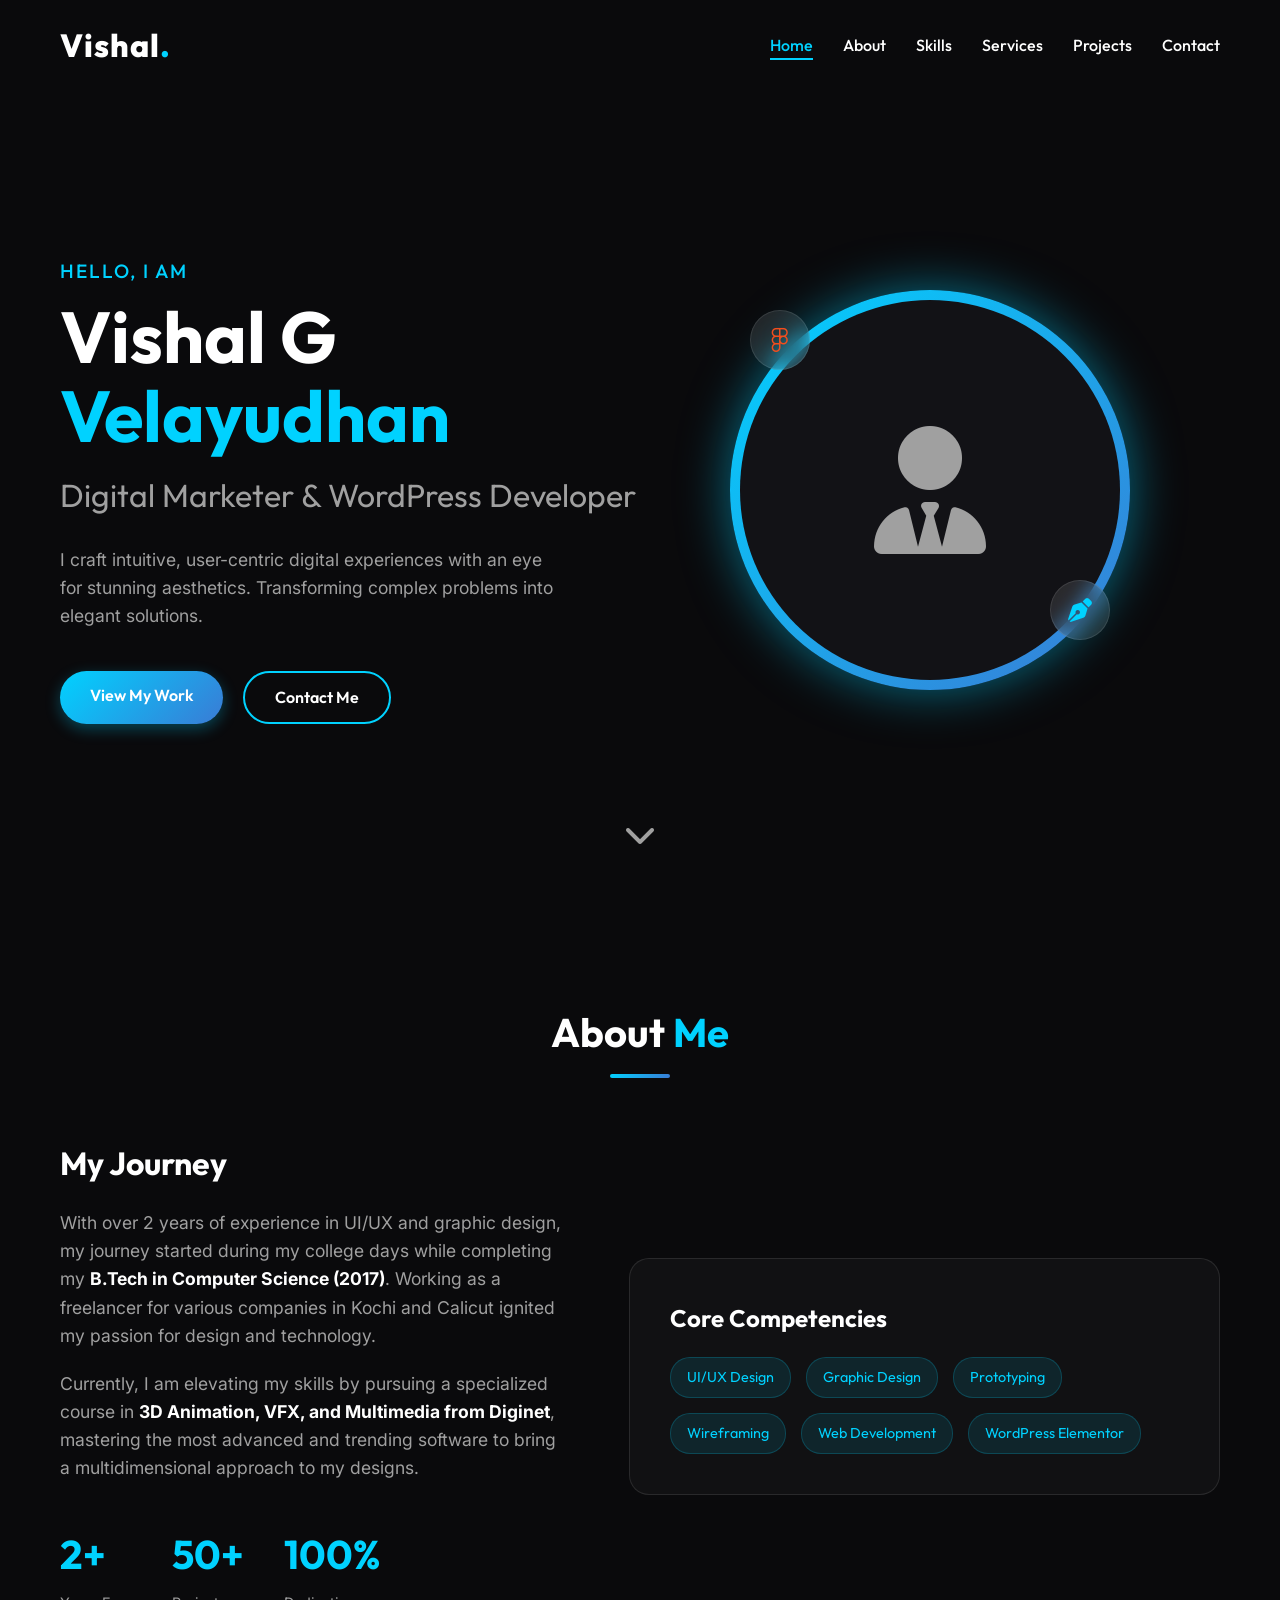
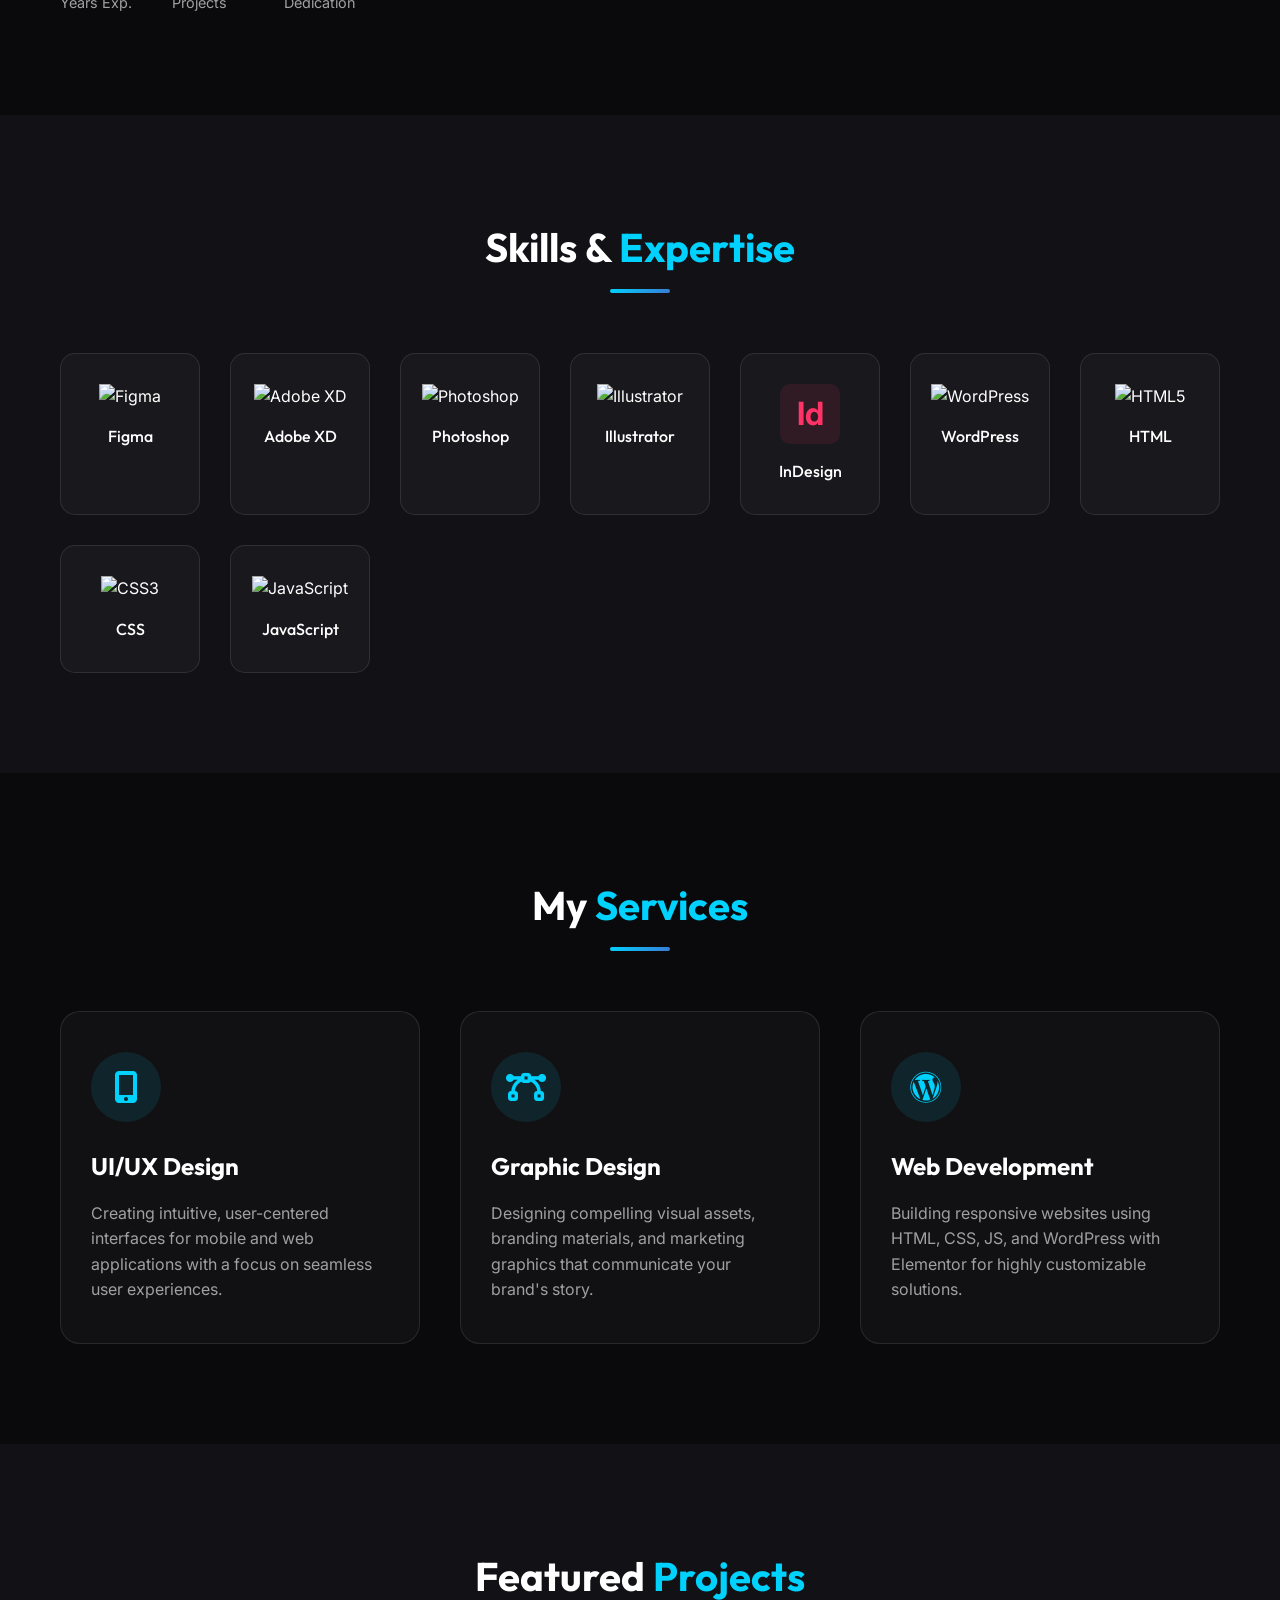
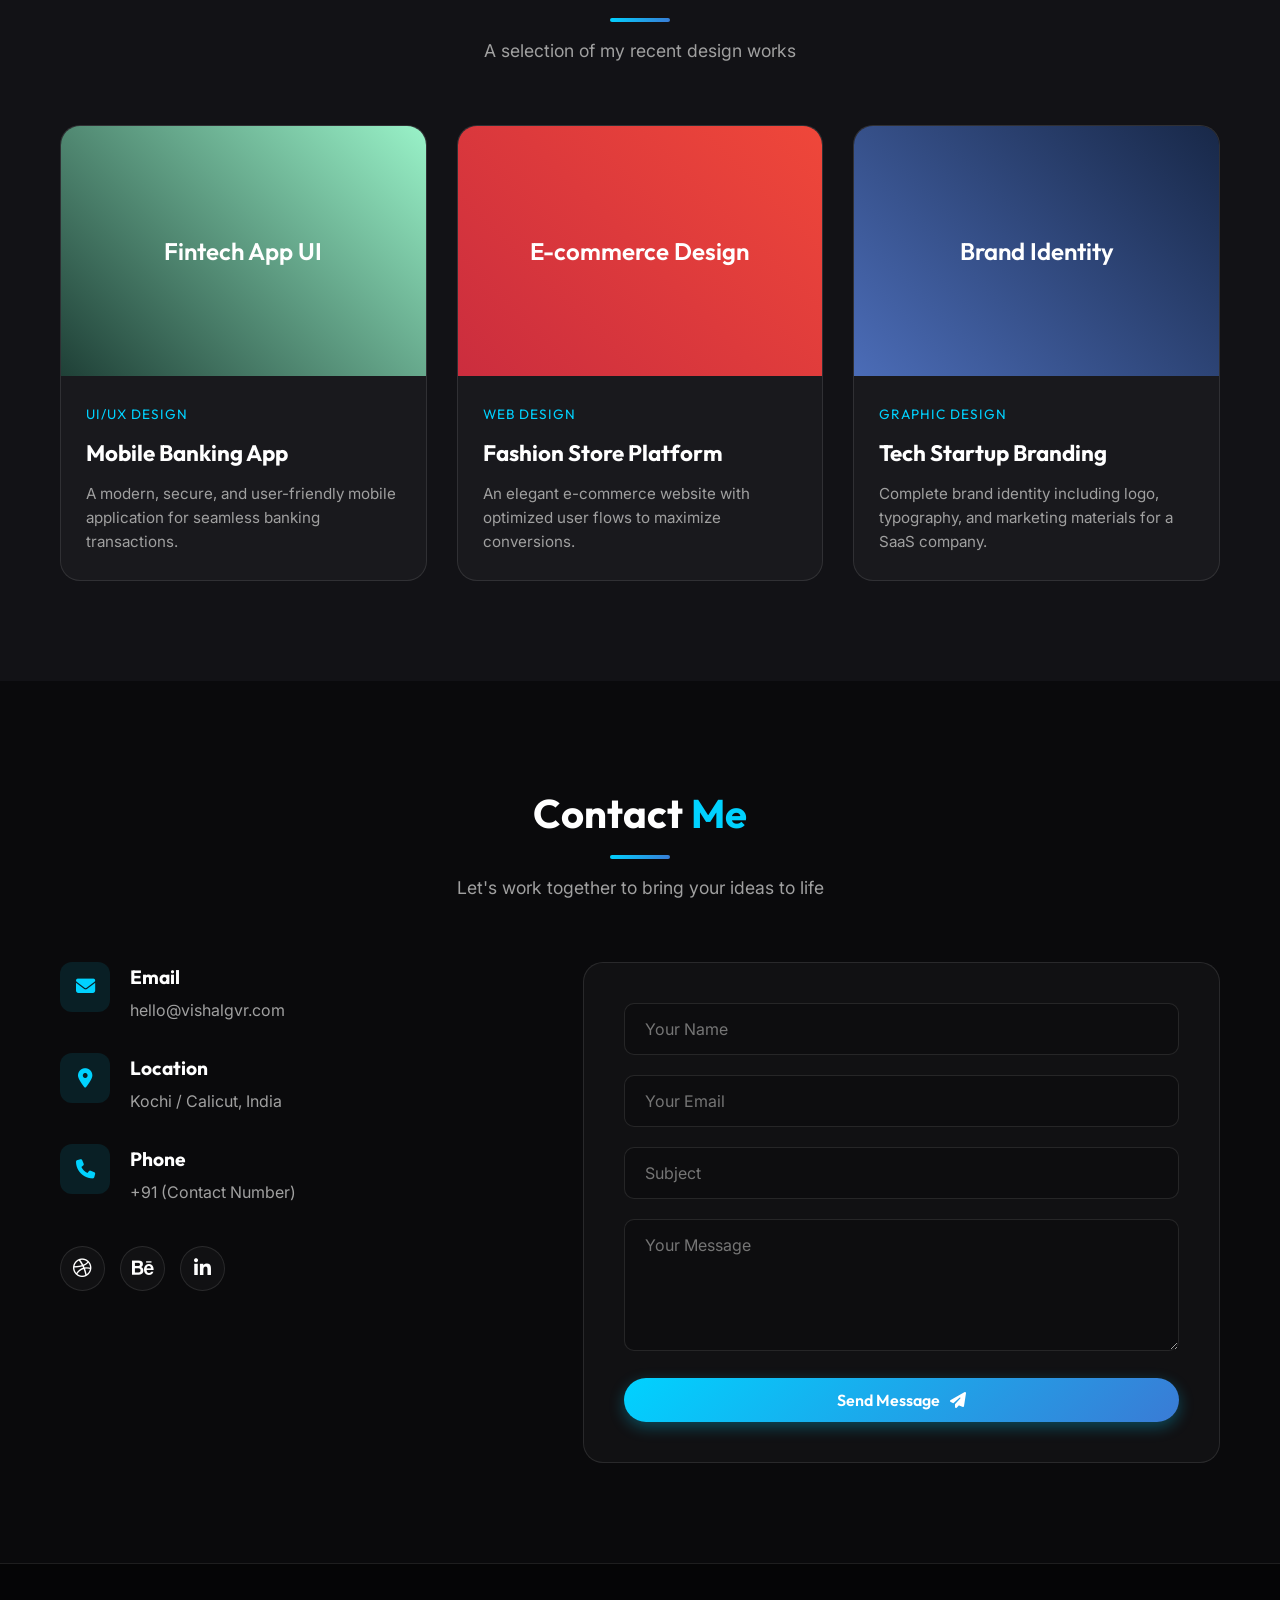
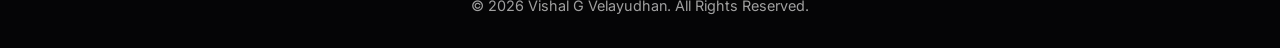
==== index.html @ e1e47295 "Initial commit: Add portfolio website" ====
<!DOCTYPE html>
<html lang="en">

<head>
    <meta charset="UTF-8">
    <meta name="viewport" content="width=device-width, initial-scale=1.0">
    <title>Vishal G Velayudhan | UI/UX Designer</title>
    <meta name="description"
        content="Portfolio of Vishal G Velayudhan, a UI/UX Designer with 2+ years of experience in UI/UX, Graphic Design, and Web Development.">
    <link rel="preconnect" href="https://fonts.googleapis.com">
    <link rel="preconnect" href="https://fonts.gstatic.com" crossorigin>
    <link
        href="https://fonts.googleapis.com/css2?family=Outfit:wght@300;400;500;600;700;800&family=Inter:wght@300;400;500;600&display=swap"
        rel="stylesheet">
    <link rel="stylesheet" href="style.css">
    <!-- Font Awesome for Icons -->
    <link rel="stylesheet" href="https://cdnjs.cloudflare.com/ajax/libs/font-awesome/6.4.0/css/all.min.css">
</head>

<body>
    <!-- Navigation -->
    <nav class="navbar" id="navbar">
        <div class="container nav-container">
            <a href="#home" class="logo">Vishal<span>.</span></a>
            <ul class="nav-links">
                <li><a href="#home" class="nav-link active">Home</a></li>
                <li><a href="#about" class="nav-link">About</a></li>
                <li><a href="#skills" class="nav-link">Skills</a></li>
                <li><a href="#services" class="nav-link">Services</a></li>
                <li><a href="#projects" class="nav-link">Projects</a></li>
                <li><a href="#contact" class="nav-link">Contact</a></li>
            </ul>
            <div class="hamburger">
                <div class="line1"></div>
                <div class="line2"></div>
                <div class="line3"></div>
            </div>
        </div>
    </nav>

    <main>
        <!-- Hero Section -->
        <section id="home" class="hero">
            <div class="container hero-container">
                <div class="hero-content reveal">
                    <p class="greeting">Hello, I am</p>
                    <h1 class="name">Vishal G <span>Velayudhan</span></h1>
                    <h2 class="role">Digital Marketer & WordPress Developer</h2>
                    <p class="bio">I craft intuitive, user-centric digital experiences with an eye for stunning
                        aesthetics. Transforming complex problems into elegant solutions.</p>
                    <div class="cta-buttons">
                        <a href="#projects" class="btn btn-primary">View My Work</a>
                        <a href="#contact" class="btn btn-outline">Contact Me</a>
                    </div>
                </div>
                <div class="hero-image reveal fade-right">
                    <div class="image-wrapper">
                        <!-- Placeholder for Vishal's image -->
                        <div class="placeholder-img">
                            <i class="fa-solid fa-user-tie"></i>
                        </div>
                        <div class="floating-badge badge-1">
                            <i class="fa-brands fa-figma"></i>
                        </div>
                        <div class="floating-badge badge-2">
                            <i class="fa-solid fa-pen-nib"></i>
                        </div>
                    </div>
                </div>
            </div>
            <div class="scroll-down">
                <a href="#about"><i class="fa-solid fa-chevron-down"></i></a>
            </div>
        </section>

        <!-- About Section -->
        <section id="about" class="about section">
            <div class="container">
                <div class="section-title reveal">
                    <h2>About <span>Me</span></h2>
                    <div class="underline"></div>
                </div>
                <div class="about-content">
                    <div class="about-text reveal">
                        <h3>My Journey</h3>
                        <p>With over 2 years of experience in UI/UX and graphic design, my journey started during my
                            college days while completing my <strong>B.Tech in Computer Science (2017)</strong>. Working
                            as a freelancer for various companies in Kochi and Calicut ignited my passion for design and
                            technology.</p>
                        <p>Currently, I am elevating my skills by pursuing a specialized course in <strong>3D Animation,
                                VFX, and Multimedia from Diginet</strong>, mastering the most advanced and trending
                            software to bring a multidimensional approach to my designs.</p>
                        <div class="stats">
                            <div class="stat-item">
                                <h4>2+</h4>
                                <p>Years Exp.</p>
                            </div>
                            <div class="stat-item">
                                <h4>50+</h4>
                                <p>Projects</p>
                            </div>
                            <div class="stat-item">
                                <h4>100%</h4>
                                <p>Dedication</p>
                            </div>
                        </div>
                    </div>
                    <div class="about-skills reveal fade-left">
                        <h3>Core Competencies</h3>
                        <div class="skill-tags">
                            <span class="tag">UI/UX Design</span>
                            <span class="tag">Graphic Design</span>
                            <span class="tag">Prototyping</span>
                            <span class="tag">Wireframing</span>
                            <span class="tag">Web Development</span>
                            <span class="tag">WordPress Elementor</span>
                        </div>
                    </div>
                </div>
            </div>
        </section>

        <!-- Skills Section -->
        <section id="skills" class="skills section bg-alt">
            <div class="container">
                <div class="section-title reveal">
                    <h2>Skills & <span>Expertise</span></h2>
                    <div class="underline"></div>
                </div>
                <div class="skills-grid reveal">
                    <div class="skill-card">
                        <img src="https://cdn.jsdelivr.net/gh/devicons/devicon/icons/figma/figma-original.svg"
                            alt="Figma">
                        <h4>Figma</h4>
                    </div>
                    <div class="skill-card">
                        <img src="https://cdn.jsdelivr.net/gh/devicons/devicon/icons/xd/xd-plain.svg" alt="Adobe XD">
                        <h4>Adobe XD</h4>
                    </div>
                    <div class="skill-card">
                        <img src="https://cdn.jsdelivr.net/gh/devicons/devicon/icons/photoshop/photoshop-plain.svg"
                            alt="Photoshop">
                        <h4>Photoshop</h4>
                    </div>
                    <div class="skill-card">
                        <img src="https://cdn.jsdelivr.net/gh/devicons/devicon/icons/illustrator/illustrator-plain.svg"
                            alt="Illustrator">
                        <h4>Illustrator</h4>
                    </div>
                    <div class="skill-card">
                        <!-- InDesign isn't in devicon standard easily, using a generic icon or text -->
                        <div class="icon-placeholder">Id</div>
                        <h4>InDesign</h4>
                    </div>
                    <div class="skill-card">
                        <img src="https://cdn.jsdelivr.net/gh/devicons/devicon/icons/wordpress/wordpress-plain.svg"
                            alt="WordPress">
                        <h4>WordPress</h4>
                    </div>
                    <div class="skill-card">
                        <img src="https://cdn.jsdelivr.net/gh/devicons/devicon/icons/html5/html5-original.svg"
                            alt="HTML5">
                        <h4>HTML</h4>
                    </div>
                    <div class="skill-card">
                        <img src="https://cdn.jsdelivr.net/gh/devicons/devicon/icons/css3/css3-original.svg" alt="CSS3">
                        <h4>CSS</h4>
                    </div>
                    <div class="skill-card">
                        <img src="https://cdn.jsdelivr.net/gh/devicons/devicon/icons/javascript/javascript-original.svg"
                            alt="JavaScript">
                        <h4>JavaScript</h4>
                    </div>
                </div>
            </div>
        </section>

        <!-- Services Section -->
        <section id="services" class="services section">
            <div class="container">
                <div class="section-title reveal">
                    <h2>My <span>Services</span></h2>
                    <div class="underline"></div>
                </div>
                <div class="services-grid">
                    <div class="service-card reveal">
                        <div class="service-icon"><i class="fa-solid fa-mobile-screen-button"></i></div>
                        <h3>UI/UX Design</h3>
                        <p>Creating intuitive, user-centered interfaces for mobile and web applications with a focus on
                            seamless user experiences.</p>
                    </div>
                    <div class="service-card reveal fade-up" style="transition-delay: 0.2s;">
                        <div class="service-icon"><i class="fa-solid fa-bezier-curve"></i></div>
                        <h3>Graphic Design</h3>
                        <p>Designing compelling visual assets, branding materials, and marketing graphics that
                            communicate your brand's story.</p>
                    </div>
                    <div class="service-card reveal fade-up" style="transition-delay: 0.4s;">
                        <div class="service-icon"><i class="fa-brands fa-wordpress"></i></div>
                        <h3>Web Development</h3>
                        <p>Building responsive websites using HTML, CSS, JS, and WordPress with Elementor for highly
                            customizable solutions.</p>
                    </div>
                </div>
            </div>
        </section>

        <!-- Projects Section -->
        <section id="projects" class="projects section bg-alt">
            <div class="container">
                <div class="section-title reveal">
                    <h2>Featured <span>Projects</span></h2>
                    <div class="underline"></div>
                    <p class="subtitle">A selection of my recent design works</p>
                </div>
                <div class="projects-grid">
                    <!-- Project 1 -->
                    <div class="project-card reveal">
                        <div class="project-img">
                            <div class="img-placeholder bg-gradient-1">Fintech App UI</div>
                            <div class="project-overlay">
                                <a href="#" class="view-btn"><i class="fa-solid fa-link"></i> View Project</a>
                            </div>
                        </div>
                        <div class="project-info">
                            <span class="category">UI/UX Design</span>
                            <h3>Mobile Banking App</h3>
                            <p>A modern, secure, and user-friendly mobile application for seamless banking transactions.
                            </p>
                        </div>
                    </div>
                    <!-- Project 2 -->
                    <div class="project-card reveal fade-up" style="transition-delay: 0.2s;">
                        <div class="project-img">
                            <div class="img-placeholder bg-gradient-2">E-commerce Design</div>
                            <div class="project-overlay">
                                <a href="#" class="view-btn"><i class="fa-solid fa-link"></i> View Project</a>
                            </div>
                        </div>
                        <div class="project-info">
                            <span class="category">Web Design</span>
                            <h3>Fashion Store Platform</h3>
                            <p>An elegant e-commerce website with optimized user flows to maximize conversions.</p>
                        </div>
                    </div>
                    <!-- Project 3 -->
                    <div class="project-card reveal fade-up" style="transition-delay: 0.4s;">
                        <div class="project-img">
                            <div class="img-placeholder bg-gradient-3">Brand Identity</div>
                            <div class="project-overlay">
                                <a href="#" class="view-btn"><i class="fa-solid fa-link"></i> View Project</a>
                            </div>
                        </div>
                        <div class="project-info">
                            <span class="category">Graphic Design</span>
                            <h3>Tech Startup Branding</h3>
                            <p>Complete brand identity including logo, typography, and marketing materials for a SaaS
                                company.</p>
                        </div>
                    </div>
                </div>
            </div>
        </section>

        <!-- Contact Section -->
        <section id="contact" class="contact section">
            <div class="container">
                <div class="section-title reveal">
                    <h2>Contact <span>Me</span></h2>
                    <div class="underline"></div>
                    <p class="subtitle">Let's work together to bring your ideas to life</p>
                </div>
                <div class="contact-content reveal">
                    <div class="contact-info">
                        <div class="info-item">
                            <div class="icon"><i class="fa-solid fa-envelope"></i></div>
                            <div>
                                <h4>Email</h4>
                                <p>hello@vishalgvr.com</p>
                            </div>
                        </div>
                        <div class="info-item">
                            <div class="icon"><i class="fa-solid fa-location-dot"></i></div>
                            <div>
                                <h4>Location</h4>
                                <p>Kochi / Calicut, India</p>
                            </div>
                        </div>
                        <div class="info-item">
                            <div class="icon"><i class="fa-solid fa-phone"></i></div>
                            <div>
                                <h4>Phone</h4>
                                <p>+91 (Contact Number)</p>
                            </div>
                        </div>
                        <div class="social-links">
                            <a href="#"><i class="fa-brands fa-dribbble"></i></a>
                            <a href="#"><i class="fa-brands fa-behance"></i></a>
                            <a href="#"><i class="fa-brands fa-linkedin-in"></i></a>
                        </div>
                    </div>
                    <div class="contact-form-container">
                        <form id="contactForm" class="contact-form">
                            <div class="form-group">
                                <input type="text" id="name" required placeholder="Your Name">
                            </div>
                            <div class="form-group">
                                <input type="email" id="email" required placeholder="Your Email">
                            </div>
                            <div class="form-group">
                                <input type="text" id="subject" required placeholder="Subject">
                            </div>
                            <div class="form-group">
                                <textarea id="message" rows="5" required placeholder="Your Message"></textarea>
                            </div>
                            <button type="submit" class="btn btn-primary submit-btn">Send Message <i
                                    class="fa-solid fa-paper-plane"></i></button>
                            <div class="form-status" id="formStatus"></div>
                        </form>
                    </div>
                </div>
            </div>
        </section>
    </main>

    <footer>
        <div class="container">
            <p>&copy; 2026 Vishal G Velayudhan. All Rights Reserved.</p>
        </div>
    </footer>

    <script src="script.js"></script>
</body>

</html>
---- style.css ----
/* 
  Theme: Premium Dark Portfolio
  Color Palette: Deep grays, vibrant primary accent (neon blue/purple), glowing elements.
*/

:root {
    --bg-main: #0a0a0c;
    --bg-alt: #121216;
    --bg-card: rgba(255, 255, 255, 0.03);
    
    --text-primary: #ffffff;
    --text-secondary: #a0a0a0;
    
    --accent-color: #00d2ff;
    --accent-glow: rgba(0, 210, 255, 0.5);
    --gradient-primary: linear-gradient(135deg, #00d2ff 0%, #3a7bd5 100%);
    --gradient-accent: linear-gradient(135deg, #ff007f 0%, #7928ca 100%);
    
    --border-color: rgba(255, 255, 255, 0.1);
    
    --font-primary: 'Outfit', sans-serif;
    --font-secondary: 'Inter', sans-serif;
    
    --transition-fast: 0.2s ease;
    --transition-normal: 0.3s ease;
    --transition-slow: 0.5s ease;
}

* {
    margin: 0;
    padding: 0;
    box-sizing: border-box;
}

html {
    scroll-behavior: smooth;
}

body {
    background-color: var(--bg-main);
    color: var(--text-primary);
    font-family: var(--font-secondary);
    line-height: 1.6;
    overflow-x: hidden;
}

h1, h2, h3, h4, h5, h6, .logo {
    font-family: var(--font-primary);
    font-weight: 700;
}

a {
    text-decoration: none;
    color: inherit;
    transition: var(--transition-normal);
}

ul {
    list-style: none;
}

/* Typography Enhancements */
span {
    color: var(--accent-color);
}

.container {
    max-width: 1200px;
    margin: 0 auto;
    padding: 0 20px;
}

.section {
    padding: 100px 0;
}

.bg-alt {
    background-color: var(--bg-alt);
}

/* Reusable Components */
.section-title {
    text-align: center;
    margin-bottom: 60px;
}

.section-title h2 {
    font-size: 2.5rem;
    margin-bottom: 10px;
}

.underline {
    height: 4px;
    width: 60px;
    background: var(--gradient-primary);
    margin: 0 auto 15px;
    border-radius: 2px;
}

.subtitle {
    color: var(--text-secondary);
    font-size: 1.1rem;
}

.btn {
    display: inline-block;
    padding: 12px 30px;
    border-radius: 30px;
    font-family: var(--font-primary);
    font-weight: 600;
    font-size: 1rem;
    cursor: pointer;
    transition: var(--transition-normal);
    border: none;
    outline: none;
}

.btn-primary {
    background: var(--gradient-primary);
    color: #fff;
    box-shadow: 0 5px 15px rgba(0, 210, 255, 0.3);
}

.btn-primary:hover {
    transform: translateY(-3px);
    box-shadow: 0 8px 20px rgba(0, 210, 255, 0.5);
}

.btn-outline {
    background: transparent;
    border: 2px solid var(--accent-color);
    color: var(--text-primary);
}

.btn-outline:hover {
    background: var(--accent-color);
    color: #0a0a0c;
}

/* Navigation */
.navbar {
    position: fixed;
    top: 0;
    left: 0;
    width: 100%;
    padding: 20px 0;
    z-index: 1000;
    transition: var(--transition-normal);
    background: transparent;
}

.navbar.scrolled {
    background: rgba(10, 10, 12, 0.95);
    backdrop-filter: blur(10px);
    padding: 15px 0;
    box-shadow: 0 5px 20px rgba(0,0,0,0.5);
}

.nav-container {
    display: flex;
    justify-content: space-between;
    align-items: center;
}

.logo {
    font-size: 2rem;
    font-weight: 800;
    letter-spacing: 1px;
}

.nav-links {
    display: flex;
    gap: 30px;
}

.nav-link {
    font-family: var(--font-primary);
    font-weight: 500;
    position: relative;
    padding-bottom: 5px;
}

.nav-link::after {
    content: '';
    position: absolute;
    bottom: 0;
    left: 0;
    width: 0%;
    height: 2px;
    background: var(--accent-color);
    transition: var(--transition-normal);
}

.nav-link:hover::after,
.nav-link.active::after {
    width: 100%;
}

.nav-link.active {
    color: var(--accent-color);
}

/* Hamburger Menu */
.hamburger {
    display: none;
    cursor: pointer;
    z-index: 1001;
}

.hamburger div {
    width: 25px;
    height: 3px;
    background-color: var(--text-primary);
    margin: 5px;
    transition: all 0.3s ease;
}

/* Hero Section */
.hero {
    min-height: 100vh;
    display: flex;
    align-items: center;
    position: relative;
    padding-top: 80px;
}

.hero-container {
    display: flex;
    align-items: center;
    justify-content: space-between;
    width: 100%;
}

.hero-content {
    flex: 1;
    max-width: 600px;
}

.greeting {
    font-family: var(--font-primary);
    color: var(--accent-color);
    font-size: 1.2rem;
    font-weight: 500;
    margin-bottom: 10px;
    letter-spacing: 2px;
    text-transform: uppercase;
}

.name {
    font-size: 4.5rem;
    line-height: 1.1;
    margin-bottom: 15px;
}

.role {
    font-size: 2rem;
    color: var(--text-secondary);
    margin-bottom: 25px;
    font-weight: 400;
}

.bio {
    font-size: 1.1rem;
    color: var(--text-secondary);
    margin-bottom: 40px;
    max-width: 500px;
}

.cta-buttons {
    display: flex;
    gap: 20px;
}

.hero-image {
    flex: 1;
    display: flex;
    justify-content: center;
    align-items: center;
    position: relative;
}

.image-wrapper {
    position: relative;
    width: 400px;
    height: 400px;
    border-radius: 50%;
    background: var(--gradient-primary);
    display: flex;
    justify-content: center;
    align-items: center;
    box-shadow: 0 0 50px var(--accent-glow);
    animation: float 6s ease-in-out infinite;
}

.placeholder-img {
    width: 380px;
    height: 380px;
    border-radius: 50%;
    background: var(--bg-alt);
    display: flex;
    justify-content: center;
    align-items: center;
    font-size: 8rem;
    color: var(--text-secondary);
}

.floating-badge {
    position: absolute;
    width: 60px;
    height: 60px;
    background: rgba(255, 255, 255, 0.1);
    backdrop-filter: blur(10px);
    border-radius: 50%;
    display: flex;
    justify-content: center;
    align-items: center;
    font-size: 1.5rem;
    border: 1px solid var(--border-color);
}

.badge-1 {
    top: 20px;
    left: 20px;
    color: #F24E1E; /* Figma color */
    animation: bounce 4s ease-in-out infinite alternate;
}

.badge-2 {
    bottom: 50px;
    right: 20px;
    color: var(--accent-color);
    animation: bounce 5s ease-in-out infinite alternate-reverse;
}

@keyframes float {
    0% { transform: translateY(0px); }
    50% { transform: translateY(-20px); }
    100% { transform: translateY(0px); }
}

@keyframes bounce {
    0% { transform: translateY(0px) scale(1); }
    100% { transform: translateY(-15px) scale(1.1); }
}

.scroll-down {
    position: absolute;
    bottom: 40px;
    left: 50%;
    transform: translateX(-50%);
    animation: bounce 2s infinite;
}

.scroll-down a {
    font-size: 2rem;
    color: var(--text-secondary);
}

.scroll-down a:hover {
    color: var(--accent-color);
}

/* About Section */
.about-content {
    display: flex;
    gap: 60px;
    align-items: center;
}

.about-text {
    flex: 1;
}

.about-text h3 {
    font-size: 2rem;
    margin-bottom: 20px;
}

.about-text p {
    color: var(--text-secondary);
    margin-bottom: 20px;
    font-size: 1.1rem;
}

.about-text strong {
    color: var(--text-primary);
}

.stats {
    display: flex;
    gap: 40px;
    margin-top: 40px;
}

.stat-item h4 {
    font-size: 2.5rem;
    color: var(--accent-color);
    margin-bottom: 5px;
}

.stat-item p {
    margin: 0;
    font-size: 0.9rem;
}

.about-skills {
    flex: 1;
    background: var(--bg-card);
    padding: 40px;
    border-radius: 20px;
    border: 1px solid var(--border-color);
}

.about-skills h3 {
    margin-bottom: 20px;
    font-size: 1.5rem;
}

.skill-tags {
    display: flex;
    flex-wrap: wrap;
    gap: 15px;
}

.tag {
    background: rgba(0, 210, 255, 0.1);
    color: var(--accent-color);
    padding: 8px 16px;
    border-radius: 20px;
    font-size: 0.9rem;
    font-family: var(--font-primary);
    border: 1px solid rgba(0, 210, 255, 0.2);
}

/* Skills Section */
.skills-grid {
    display: grid;
    grid-template-columns: repeat(auto-fit, minmax(120px, 1fr));
    gap: 30px;
    margin-top: 50px;
}

.skill-card {
    background: var(--bg-card);
    border: 1px solid var(--border-color);
    border-radius: 15px;
    padding: 30px 20px;
    text-align: center;
    transition: var(--transition-normal);
    cursor: pointer;
}

.skill-card:hover {
    transform: translateY(-10px);
    border-color: var(--accent-color);
    box-shadow: 0 10px 20px rgba(0, 0, 0, 0.3), 0 0 15px var(--accent-glow);
}

.skill-card img, .skill-card .icon-placeholder {
    width: 60px;
    height: 60px;
    margin-bottom: 15px;
}

.skill-card .icon-placeholder {
    display: inline-flex;
    justify-content: center;
    align-items: center;
    font-size: 2rem;
    font-weight: bold;
    color: #ff3366; /* InDesign-like color */
    background: rgba(255, 51, 102, 0.1);
    border-radius: 10px;
}

.skill-card h4 {
    font-size: 1rem;
    font-weight: 500;
}

/* Services Section */
.services-grid {
    display: grid;
    grid-template-columns: repeat(auto-fit, minmax(300px, 1fr));
    gap: 40px;
}

.service-card {
    background: var(--bg-card);
    padding: 40px 30px;
    border-radius: 20px;
    border: 1px solid var(--border-color);
    transition: var(--transition-normal);
    position: relative;
    overflow: hidden;
}

.service-card::before {
    content: '';
    position: absolute;
    top: 0;
    left: 0;
    width: 100%;
    height: 4px;
    background: var(--gradient-primary);
    transform: scaleX(0);
    transform-origin: left;
    transition: var(--transition-normal);
}

.service-card:hover {
    transform: translateY(-10px);
    background: rgba(255, 255, 255, 0.05);
}

.service-card:hover::before {
    transform: scaleX(1);
}

.service-icon {
    width: 70px;
    height: 70px;
    background: rgba(0, 210, 255, 0.1);
    color: var(--accent-color);
    border-radius: 50%;
    display: flex;
    justify-content: center;
    align-items: center;
    font-size: 2rem;
    margin-bottom: 25px;
}

.service-card h3 {
    font-size: 1.5rem;
    margin-bottom: 15px;
}

.service-card p {
    color: var(--text-secondary);
}

/* Projects Section */
.projects-grid {
    display: grid;
    grid-template-columns: repeat(auto-fit, minmax(350px, 1fr));
    gap: 30px;
}

.project-card {
    background: var(--bg-card);
    border-radius: 20px;
    overflow: hidden;
    border: 1px solid var(--border-color);
    transition: var(--transition-normal);
}

.project-card:hover {
    transform: translateY(-10px);
    border-color: rgba(255, 255, 255, 0.2);
}

.project-img {
    position: relative;
    height: 250px;
    overflow: hidden;
}

.img-placeholder {
    width: 100%;
    height: 100%;
    display: flex;
    justify-content: center;
    align-items: center;
    font-size: 1.5rem;
    font-family: var(--font-primary);
    font-weight: 600;
    color: #fff;
}

.bg-gradient-1 { background: linear-gradient(45deg, #1f4037, #99f2c8); }
.bg-gradient-2 { background: linear-gradient(45deg, #cb2d3e, #ef473a); }
.bg-gradient-3 { background: linear-gradient(45deg, #4b6cb7, #182848); }

.project-overlay {
    position: absolute;
    top: 0;
    left: 0;
    width: 100%;
    height: 100%;
    background: rgba(10, 10, 12, 0.8);
    backdrop-filter: blur(5px);
    display: flex;
    justify-content: center;
    align-items: center;
    opacity: 0;
    transition: var(--transition-normal);
}

.project-card:hover .project-overlay {
    opacity: 1;
}

.view-btn {
    padding: 10px 25px;
    background: #fff;
    color: #000;
    border-radius: 30px;
    font-family: var(--font-primary);
    font-weight: 600;
    transform: translateY(20px);
    transition: var(--transition-normal);
}

.project-card:hover .view-btn {
    transform: translateY(0);
}

.project-info {
    padding: 25px;
}

.category {
    font-size: 0.85rem;
    color: var(--accent-color);
    font-family: var(--font-primary);
    text-transform: uppercase;
    letter-spacing: 1px;
    margin-bottom: 10px;
    display: inline-block;
}

.project-info h3 {
    font-size: 1.4rem;
    margin-bottom: 10px;
}

.project-info p {
    color: var(--text-secondary);
    font-size: 0.95rem;
}

/* Contact Section */
.contact-content {
    display: flex;
    gap: 60px;
}

.contact-info {
    flex: 1;
}

.info-item {
    display: flex;
    align-items: flex-start;
    gap: 20px;
    margin-bottom: 30px;
}

.info-item .icon {
    width: 50px;
    height: 50px;
    background: rgba(0, 210, 255, 0.1);
    color: var(--accent-color);
    border-radius: 12px;
    display: flex;
    justify-content: center;
    align-items: center;
    font-size: 1.2rem;
}

.info-item h4 {
    font-size: 1.2rem;
    margin-bottom: 5px;
}

.info-item p {
    color: var(--text-secondary);
}

.social-links {
    display: flex;
    gap: 15px;
    margin-top: 40px;
}

.social-links a {
    width: 45px;
    height: 45px;
    border-radius: 50%;
    background: var(--bg-card);
    border: 1px solid var(--border-color);
    display: flex;
    justify-content: center;
    align-items: center;
    font-size: 1.2rem;
}

.social-links a:hover {
    background: var(--accent-color);
    color: #0a0a0c;
    border-color: var(--accent-color);
    transform: translateY(-5px);
}

.contact-form-container {
    flex: 1.2;
    background: var(--bg-card);
    padding: 40px;
    border-radius: 20px;
    border: 1px solid var(--border-color);
}

.form-group {
    margin-bottom: 20px;
}

input, textarea {
    width: 100%;
    padding: 15px 20px;
    background: rgba(0,0,0,0.2);
    border: 1px solid var(--border-color);
    border-radius: 10px;
    color: var(--text-primary);
    font-family: var(--font-secondary);
    font-size: 1rem;
    transition: var(--transition-fast);
}

input:focus, textarea:focus {
    outline: none;
    border-color: var(--accent-color);
    background: rgba(0, 210, 255, 0.05);
}

textarea {
    resize: vertical;
}

.submit-btn {
    width: 100%;
    display: flex;
    justify-content: center;
    align-items: center;
    gap: 10px;
}

.form-status {
    margin-top: 15px;
    text-align: center;
    font-size: 0.9rem;
    display: none;
}

.form-status.success {
    color: #00d2ff;
    display: block;
}

/* Footer */
footer {
    background: #050506;
    padding: 30px 0;
    text-align: center;
    border-top: 1px solid var(--border-color);
}

footer p {
    color: var(--text-secondary);
    font-size: 0.9rem;
}

/* Animations */
.reveal {
    opacity: 0;
    transform: translateY(50px);
    transition: all 0.8s ease;
}

.reveal.active {
    opacity: 1;
    transform: translateY(0);
}

.fade-right { transform: translateX(50px); }
.fade-left { transform: translateX(-50px); }
.fade-up { transform: translateY(30px); }

.fade-right.active, .fade-left.active, .fade-up.active {
    transform: translate(0);
}

/* Responsive Design */
@media screen and (max-width: 992px) {
    .hero-container {
        flex-direction: column;
        text-align: center;
        gap: 50px;
    }
    
    .hero-content {
        margin: 0 auto;
    }
    
    .cta-buttons {
        justify-content: center;
    }
    
    .name {
        font-size: 3.5rem;
    }
    
    .bio {
        margin: 0 auto 30px;
    }
    
    .about-content, .contact-content {
        flex-direction: column;
    }
    
    .image-wrapper {
        width: 320px;
        height: 320px;
    }
    
    .placeholder-img {
        width: 300px;
        height: 300px;
    }
}

@media screen and (max-width: 768px) {
    .nav-links {
        position: fixed;
        right: -100%;
        top: 0;
        height: 100vh;
        width: 70%;
        background: rgba(10, 10, 12, 0.98);
        backdrop-filter: blur(10px);
        flex-direction: column;
        align-items: center;
        justify-content: center;
        transition: 0.5s ease;
        box-shadow: -5px 0 20px rgba(0,0,0,0.5);
    }
    
    .nav-links.nav-active {
        right: 0;
    }
    
    .hamburger {
        display: block;
    }
    
    .hamburger.toggle .line1 { transform: rotate(-45deg) translate(-5px, 6px); }
    .hamburger.toggle .line2 { opacity: 0; }
    .hamburger.toggle .line3 { transform: rotate(45deg) translate(-5px, -6px); }
    
    .name { font-size: 2.8rem; }
    .role { font-size: 1.5rem; }
    
    .stats {
        flex-wrap: wrap;
        justify-content: center;
    }
}
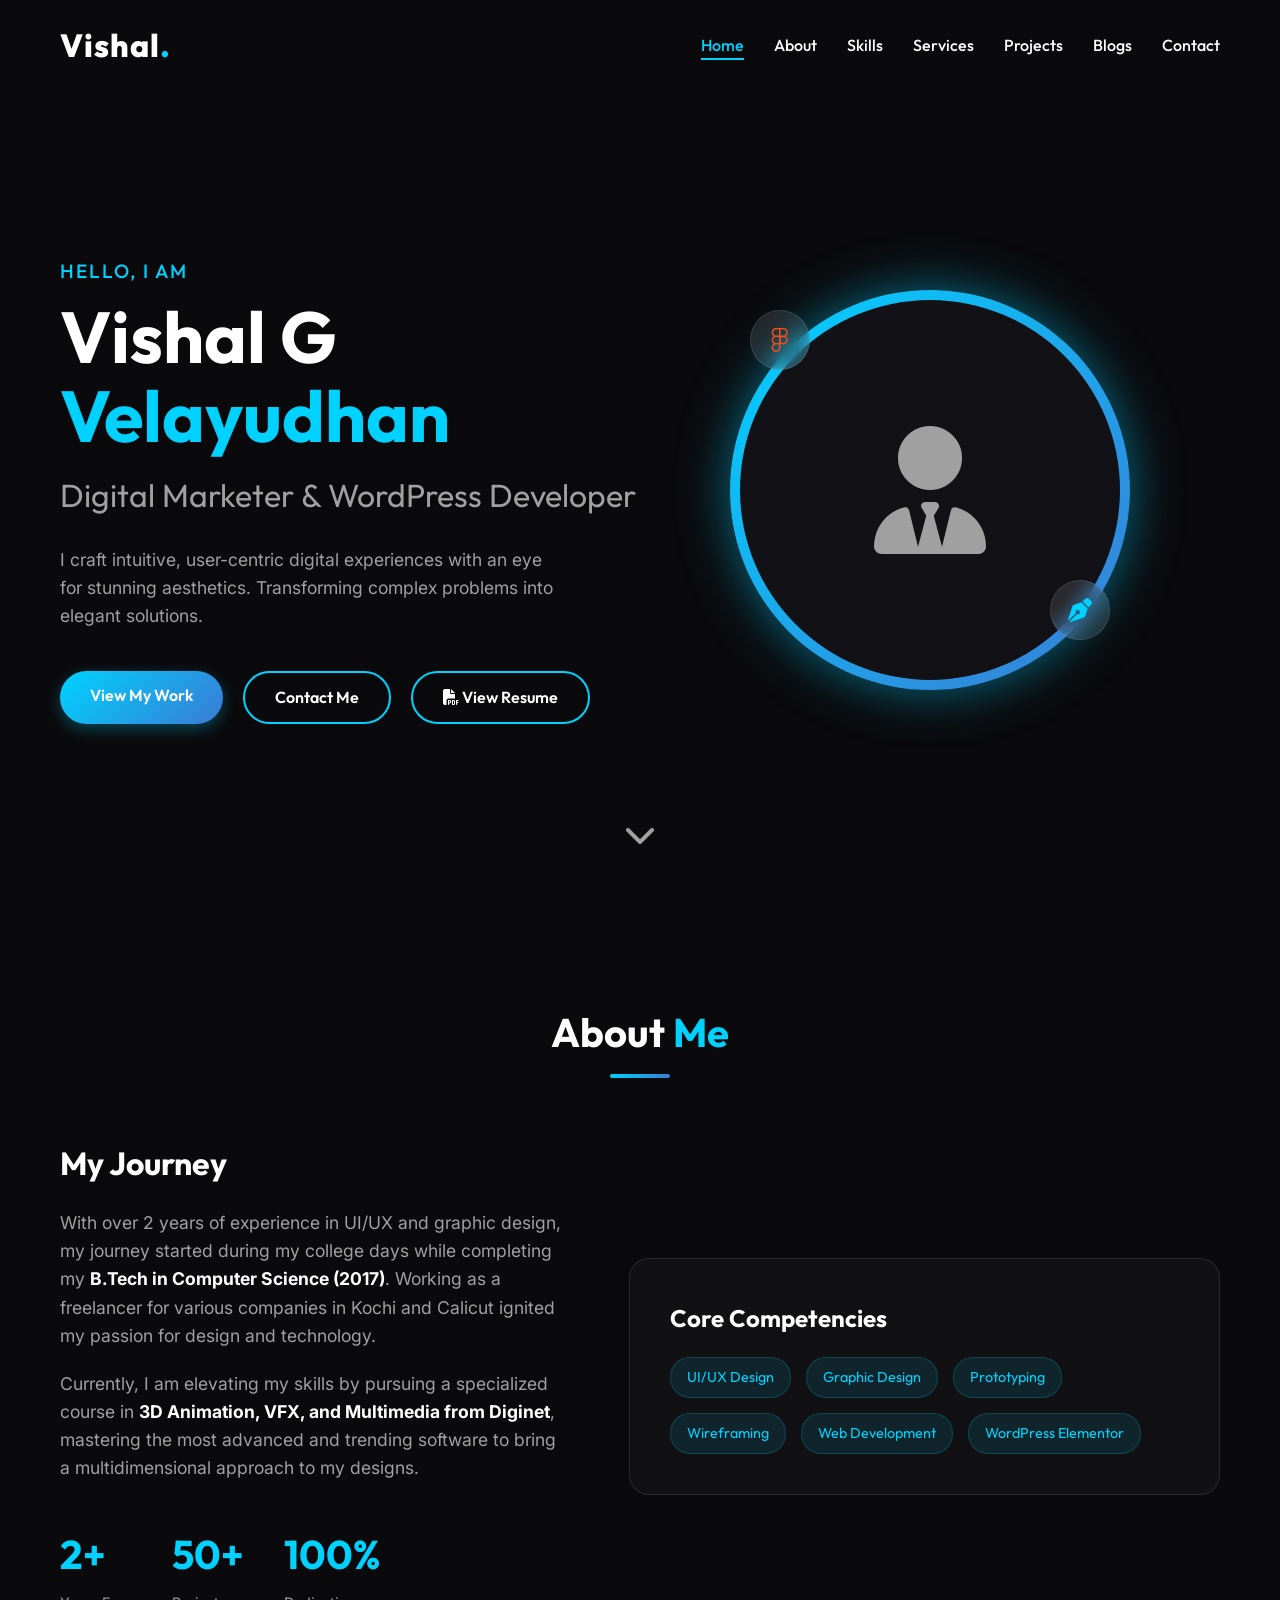
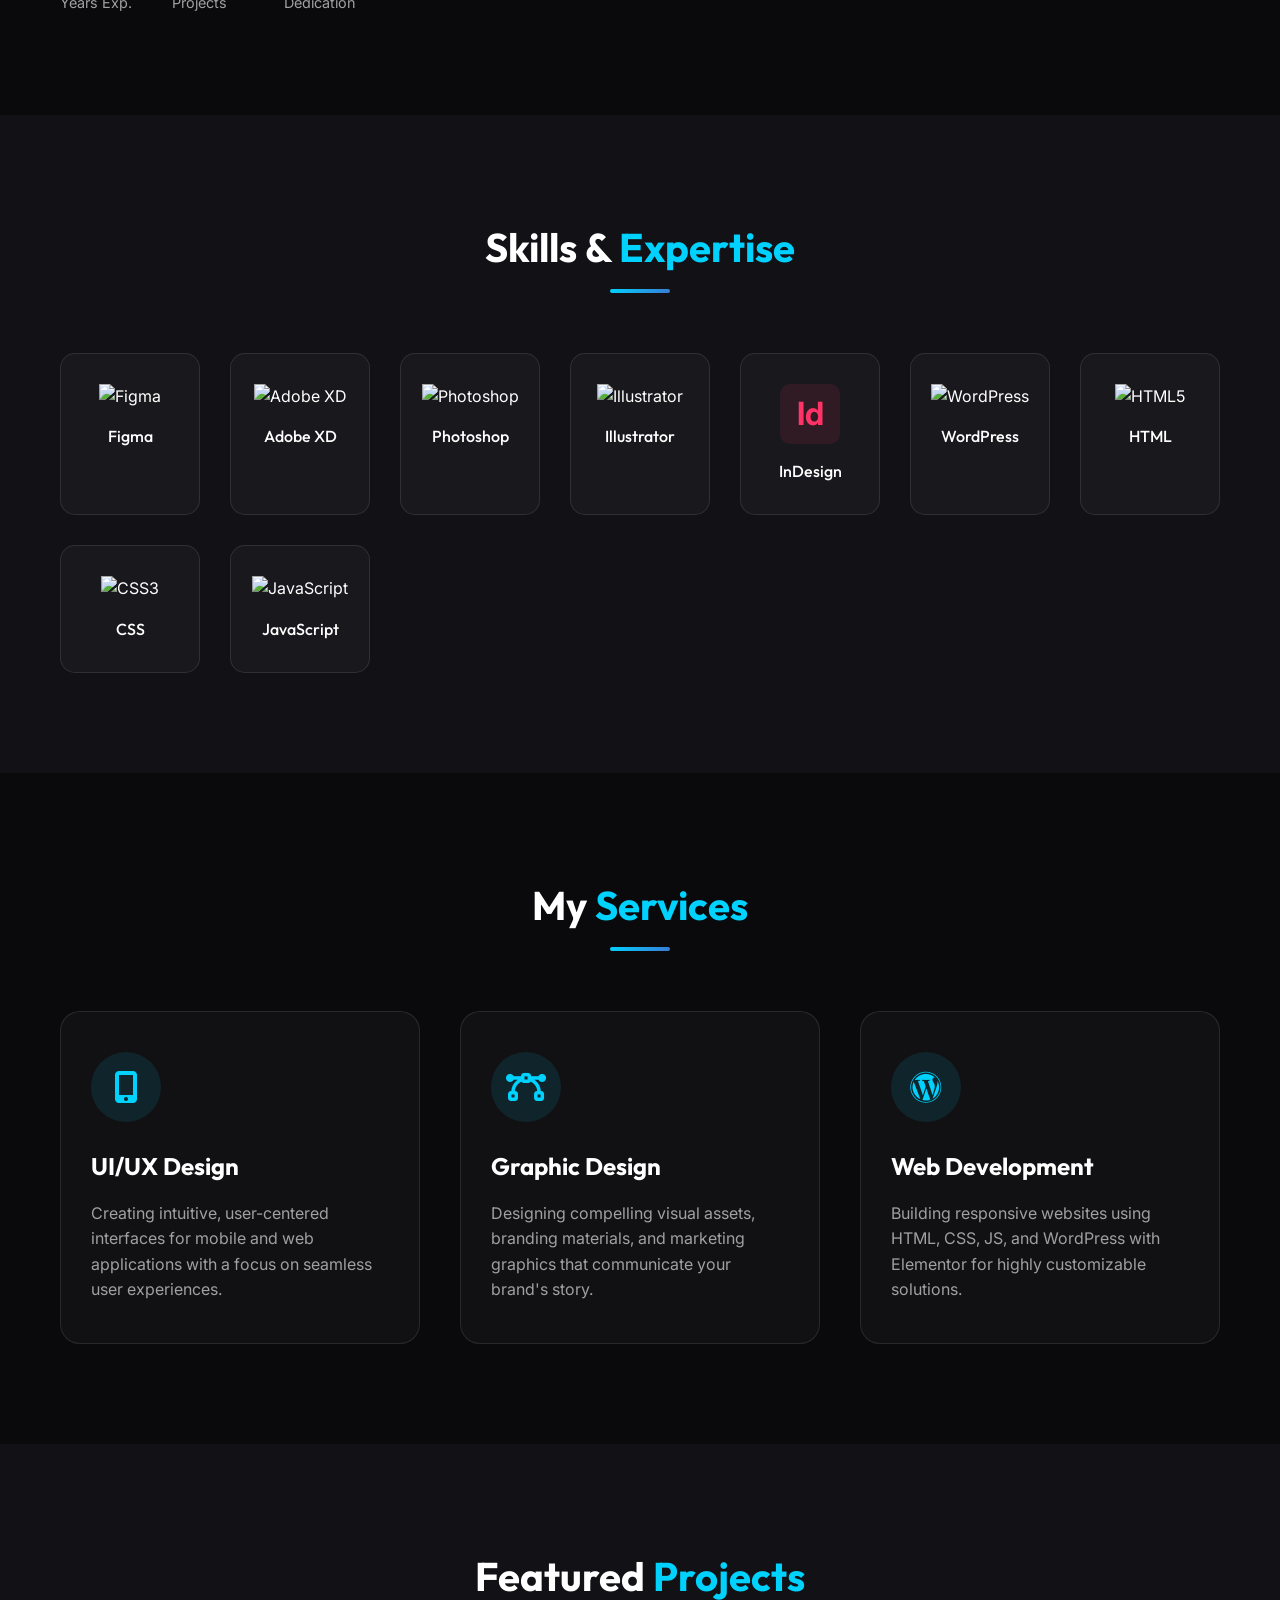
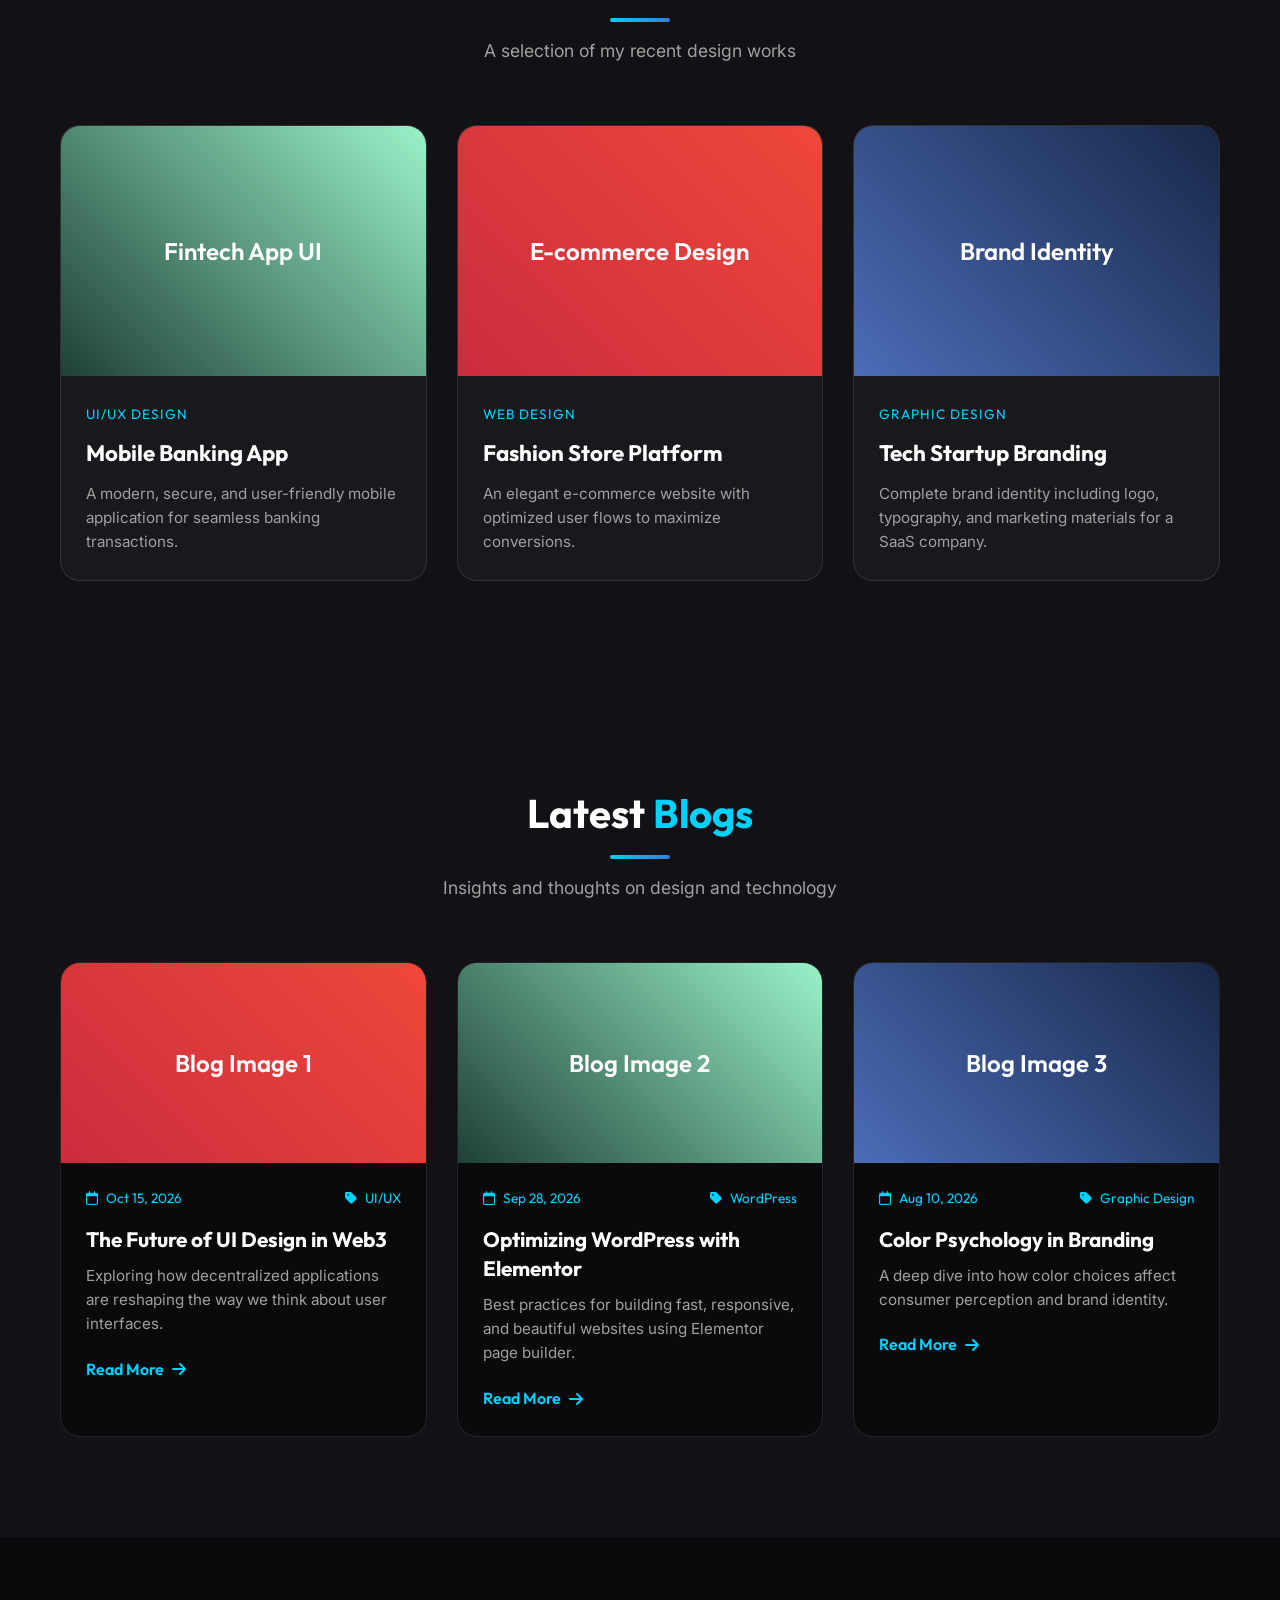
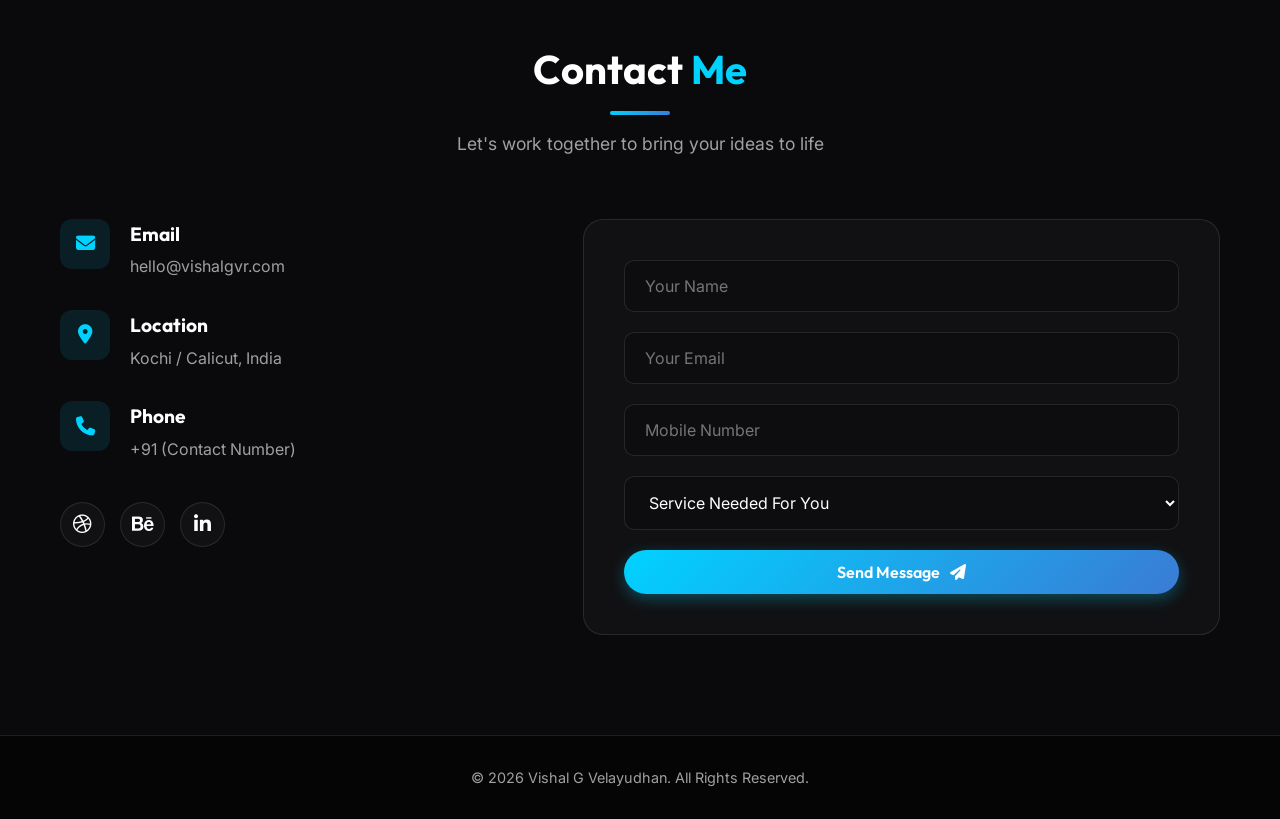
==== commit 9def9f3e: "Update contact form to submit to Google Form" ====
--- a/index.html
+++ b/index.html
@@ -28,6 +28,7 @@
                 <li><a href="#skills" class="nav-link">Skills</a></li>
                 <li><a href="#services" class="nav-link">Services</a></li>
                 <li><a href="#projects" class="nav-link">Projects</a></li>
+                <li><a href="#blogs" class="nav-link">Blogs</a></li>
                 <li><a href="#contact" class="nav-link">Contact</a></li>
             </ul>
             <div class="hamburger">
@@ -48,9 +49,10 @@
                     <h2 class="role">Digital Marketer & WordPress Developer</h2>
                     <p class="bio">I craft intuitive, user-centric digital experiences with an eye for stunning
                         aesthetics. Transforming complex problems into elegant solutions.</p>
-                    <div class="cta-buttons">
+                    <div class="cta-buttons" style="flex-wrap: wrap;">
                         <a href="#projects" class="btn btn-primary">View My Work</a>
                         <a href="#contact" class="btn btn-outline">Contact Me</a>
+                        <a href="https://drive.google.com/file/d/demo-link/view" target="_blank" class="btn btn-outline"><i class="fa-solid fa-file-pdf"></i> View Resume</a>
                     </div>
                 </div>
                 <div class="hero-image reveal fade-right">
@@ -262,6 +264,64 @@
             </div>
         </section>
 
+        <!-- Blogs Section -->
+        <section id="blogs" class="blogs section bg-alt">
+            <div class="container">
+                <div class="section-title reveal">
+                    <h2>Latest <span>Blogs</span></h2>
+                    <div class="underline"></div>
+                    <p class="subtitle">Insights and thoughts on design and technology</p>
+                </div>
+                <div class="blogs-grid">
+                    <!-- Blog 1 -->
+                    <div class="blog-card reveal">
+                        <div class="blog-img">
+                            <div class="img-placeholder bg-gradient-2">Blog Image 1</div>
+                        </div>
+                        <div class="blog-info">
+                            <div class="blog-meta">
+                                <span><i class="fa-regular fa-calendar"></i> Oct 15, 2026</span>
+                                <span><i class="fa-solid fa-tag"></i> UI/UX</span>
+                            </div>
+                            <h3>The Future of UI Design in Web3</h3>
+                            <p>Exploring how decentralized applications are reshaping the way we think about user interfaces.</p>
+                            <a href="#" class="read-more">Read More <i class="fa-solid fa-arrow-right"></i></a>
+                        </div>
+                    </div>
+                    <!-- Blog 2 -->
+                    <div class="blog-card reveal fade-up" style="transition-delay: 0.2s;">
+                        <div class="blog-img">
+                            <div class="img-placeholder bg-gradient-1">Blog Image 2</div>
+                        </div>
+                        <div class="blog-info">
+                            <div class="blog-meta">
+                                <span><i class="fa-regular fa-calendar"></i> Sep 28, 2026</span>
+                                <span><i class="fa-solid fa-tag"></i> WordPress</span>
+                            </div>
+                            <h3>Optimizing WordPress with Elementor</h3>
+                            <p>Best practices for building fast, responsive, and beautiful websites using Elementor page builder.</p>
+                            <a href="#" class="read-more">Read More <i class="fa-solid fa-arrow-right"></i></a>
+                        </div>
+                    </div>
+                    <!-- Blog 3 -->
+                    <div class="blog-card reveal fade-up" style="transition-delay: 0.4s;">
+                        <div class="blog-img">
+                            <div class="img-placeholder bg-gradient-3">Blog Image 3</div>
+                        </div>
+                        <div class="blog-info">
+                            <div class="blog-meta">
+                                <span><i class="fa-regular fa-calendar"></i> Aug 10, 2026</span>
+                                <span><i class="fa-solid fa-tag"></i> Graphic Design</span>
+                            </div>
+                            <h3>Color Psychology in Branding</h3>
+                            <p>A deep dive into how color choices affect consumer perception and brand identity.</p>
+                            <a href="#" class="read-more">Read More <i class="fa-solid fa-arrow-right"></i></a>
+                        </div>
+                    </div>
+                </div>
+            </div>
+        </section>
+
         <!-- Contact Section -->
         <section id="contact" class="contact section">
             <div class="container">
@@ -302,16 +362,22 @@
                     <div class="contact-form-container">
                         <form id="contactForm" class="contact-form">
                             <div class="form-group">
-                                <input type="text" id="name" required placeholder="Your Name">
+                                <input type="text" id="name" name="entry.430971480" required placeholder="Your Name">
                             </div>
                             <div class="form-group">
-                                <input type="email" id="email" required placeholder="Your Email">
+                                <input type="email" id="email" name="entry.463923158" required placeholder="Your Email">
                             </div>
                             <div class="form-group">
-                                <input type="text" id="subject" required placeholder="Subject">
+                                <input type="tel" id="mobile" name="entry.802443627" required placeholder="Mobile Number">
                             </div>
                             <div class="form-group">
-                                <textarea id="message" rows="5" required placeholder="Your Message"></textarea>
+                                <select id="service" name="entry.387401197" required>
+                                    <option value="" disabled selected>Service Needed For You</option>
+                                    <option value="WordPress Development">WordPress Development</option>
+                                    <option value="Search Engine Optimization">Search Engine Optimization</option>
+                                    <option value="Social Media Marketing">Social Media Marketing</option>
+                                    <option value="AI 3D Website">AI 3D Website</option>
+                                </select>
                             </div>
                             <button type="submit" class="btn btn-primary submit-btn">Send Message <i
                                     class="fa-solid fa-paper-plane"></i></button>
--- a/style.css
+++ b/style.css
@@ -639,6 +639,83 @@
     font-size: 0.95rem;
 }
 
+/* Blogs Section */
+.blogs-grid {
+    display: grid;
+    grid-template-columns: repeat(auto-fit, minmax(350px, 1fr));
+    gap: 30px;
+}
+
+.blog-card {
+    background: var(--bg-main);
+    border-radius: 20px;
+    overflow: hidden;
+    border: 1px solid var(--border-color);
+    transition: var(--transition-normal);
+}
+
+.blog-card:hover {
+    transform: translateY(-10px);
+    border-color: var(--accent-color);
+    box-shadow: 0 10px 20px rgba(0, 0, 0, 0.3), 0 0 15px rgba(0, 210, 255, 0.2);
+}
+
+.blog-img {
+    height: 200px;
+    overflow: hidden;
+}
+
+.blog-info {
+    padding: 25px;
+}
+
+.blog-meta {
+    display: flex;
+    justify-content: space-between;
+    font-size: 0.85rem;
+    color: var(--text-secondary);
+    margin-bottom: 15px;
+    font-family: var(--font-primary);
+}
+
+.blog-meta i {
+    color: var(--accent-color);
+    margin-right: 5px;
+}
+
+.blog-info h3 {
+    font-size: 1.3rem;
+    margin-bottom: 10px;
+    line-height: 1.4;
+}
+
+.blog-info p {
+    color: var(--text-secondary);
+    font-size: 0.95rem;
+    margin-bottom: 20px;
+}
+
+.read-more {
+    color: var(--accent-color);
+    font-weight: 600;
+    font-family: var(--font-primary);
+    display: inline-flex;
+    align-items: center;
+    gap: 8px;
+}
+
+.read-more:hover {
+    color: #fff;
+}
+
+.read-more i {
+    transition: transform var(--transition-normal);
+}
+
+.read-more:hover i {
+    transform: translateX(5px);
+}
+
 /* Contact Section */
 .contact-content {
     display: flex;
@@ -714,7 +791,7 @@
     margin-bottom: 20px;
 }
 
-input, textarea {
+input, textarea, select {
     width: 100%;
     padding: 15px 20px;
     background: rgba(0,0,0,0.2);
@@ -726,10 +803,15 @@
     transition: var(--transition-fast);
 }
 
-input:focus, textarea:focus {
+input:focus, textarea:focus, select:focus {
     outline: none;
     border-color: var(--accent-color);
     background: rgba(0, 210, 255, 0.05);
+}
+
+select option {
+    background: var(--bg-alt);
+    color: var(--text-primary);
 }
 
 textarea {
@@ -753,6 +835,11 @@
 
 .form-status.success {
     color: #00d2ff;
+    display: block;
+}
+
+.form-status.error {
+    color: #ff3366;
     display: block;
 }
 
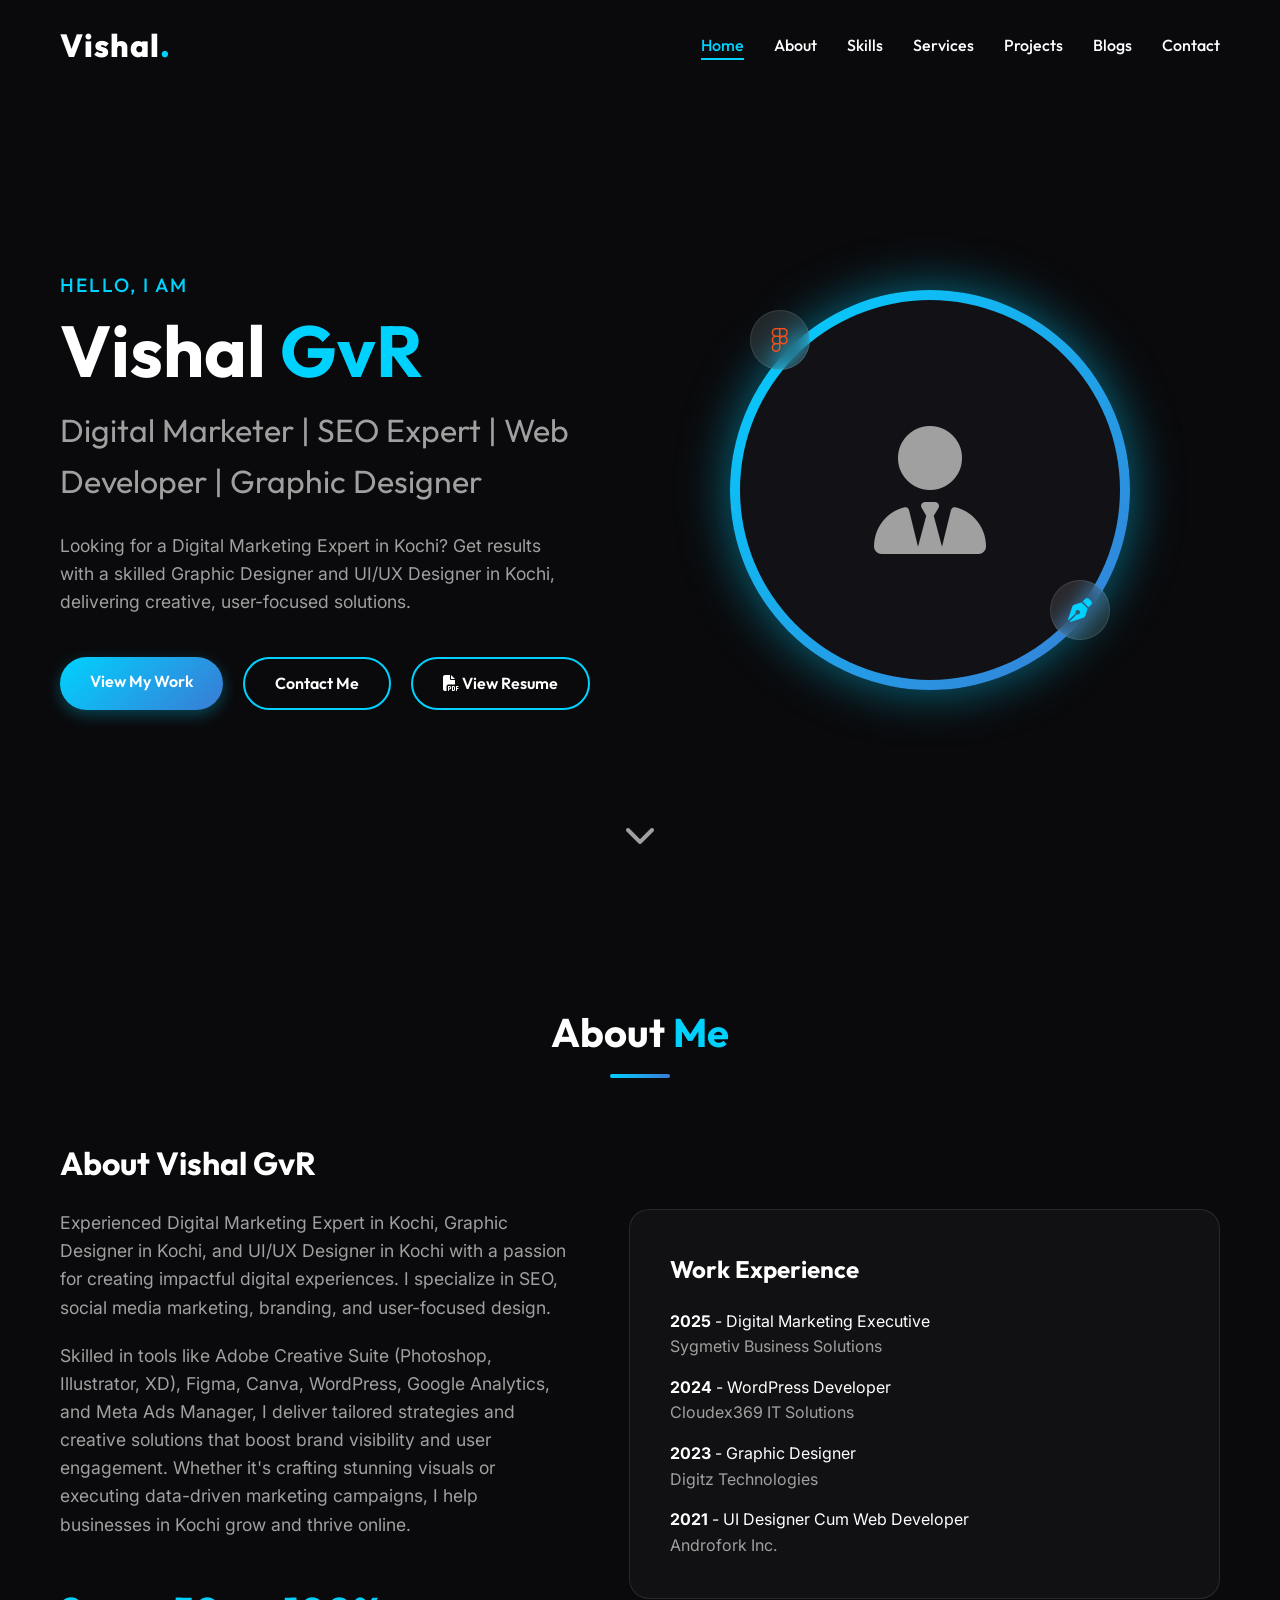
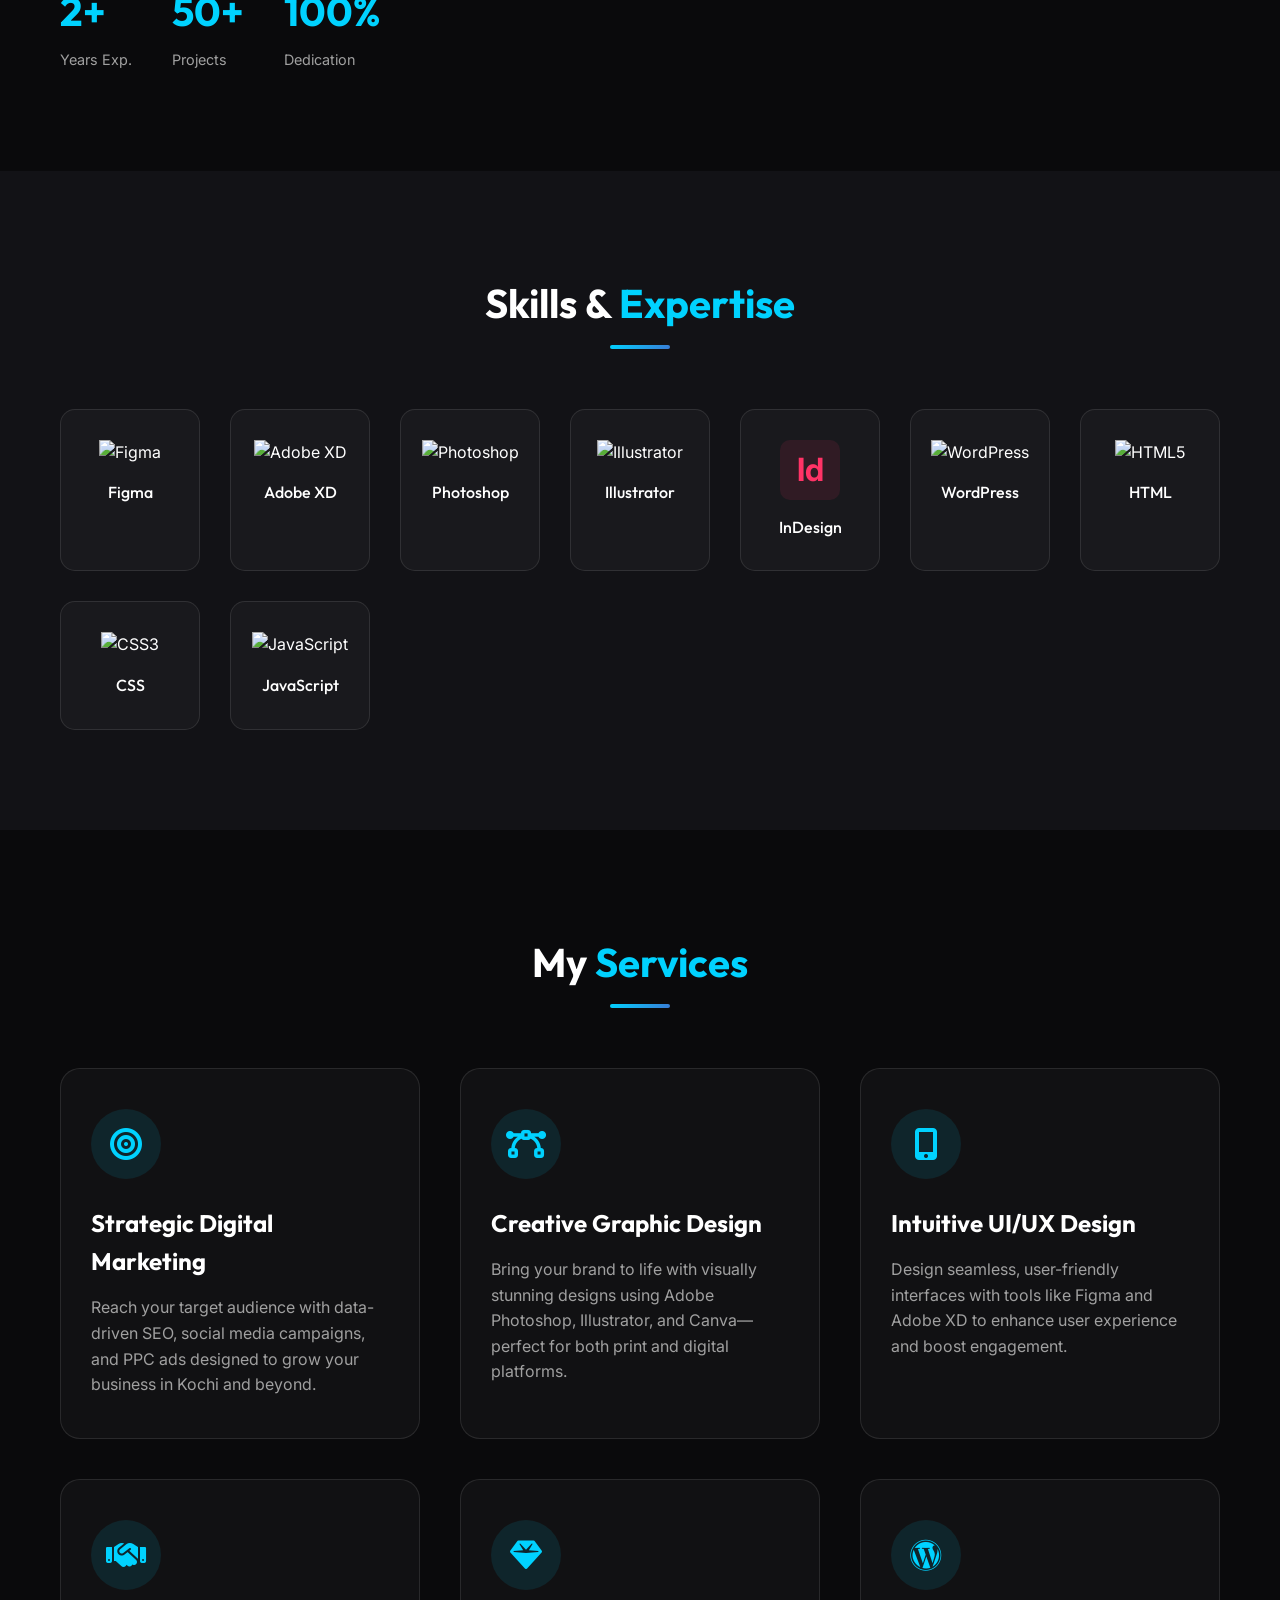
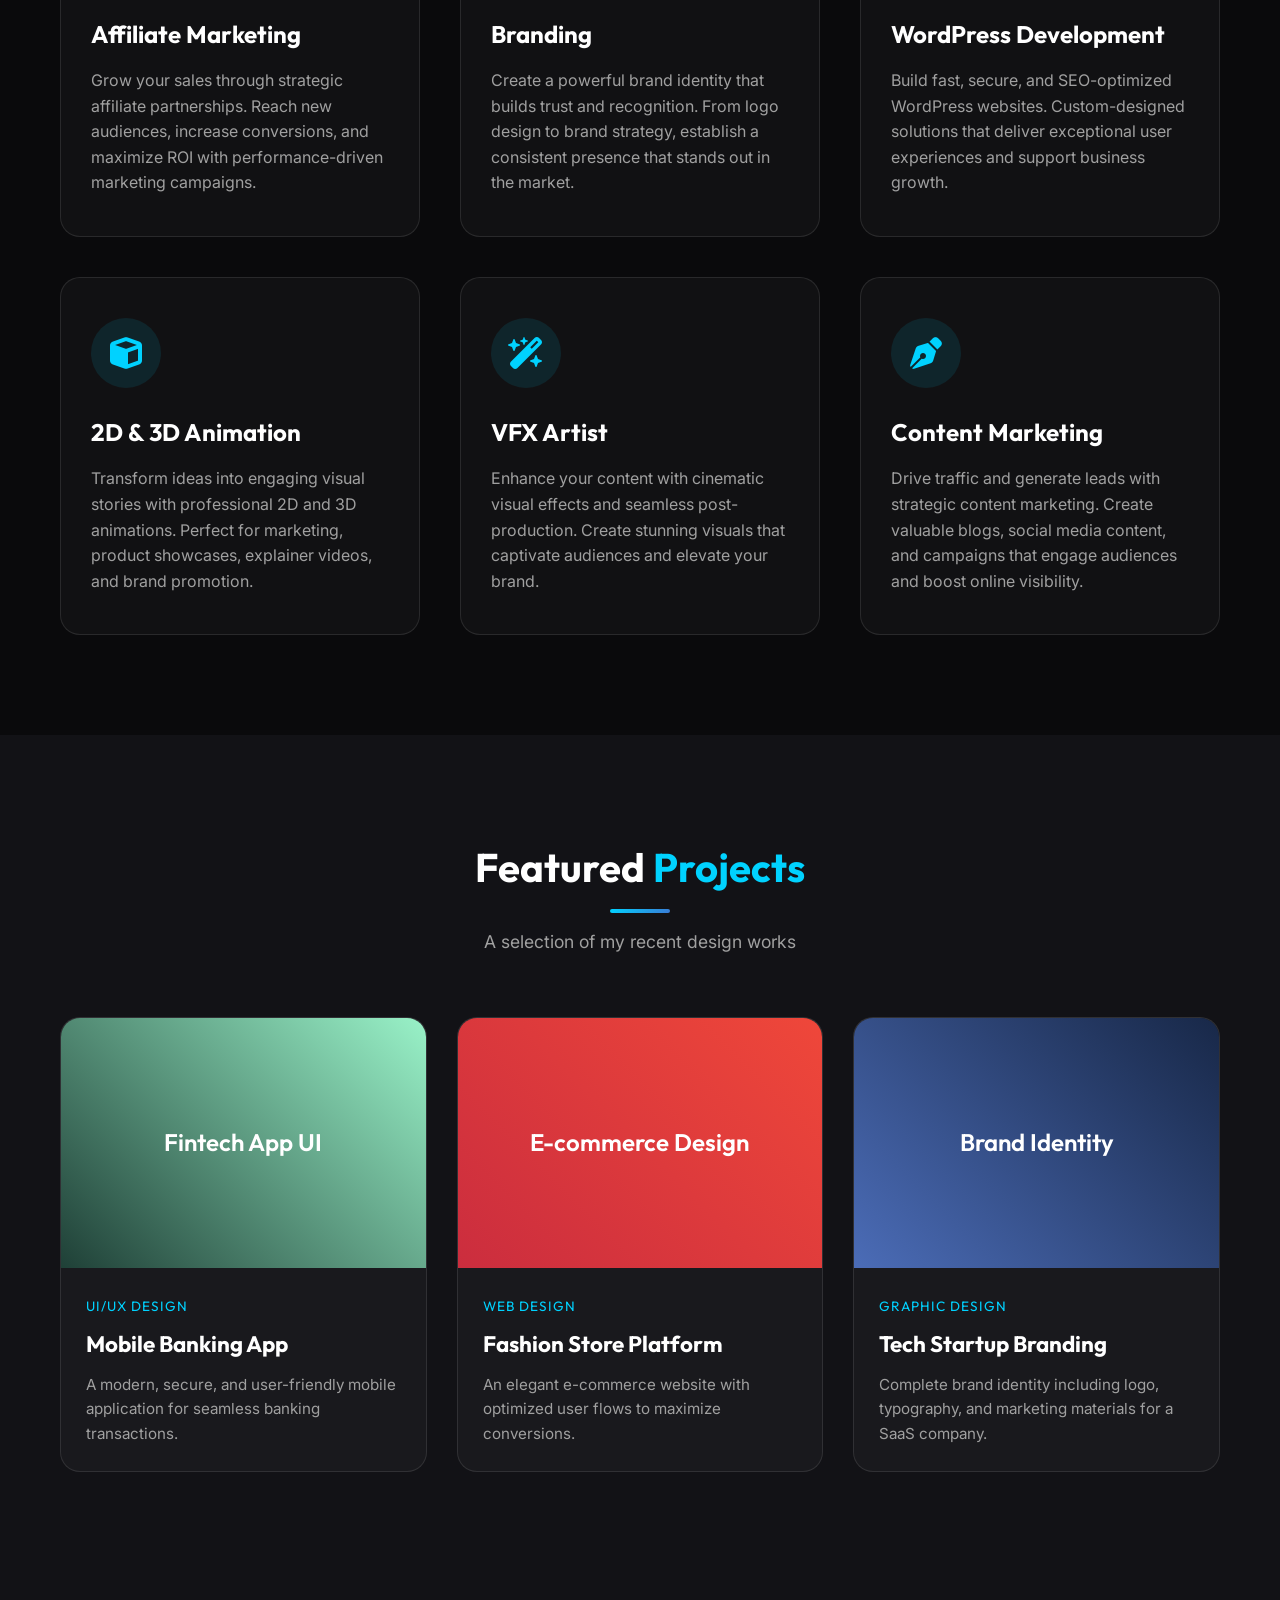
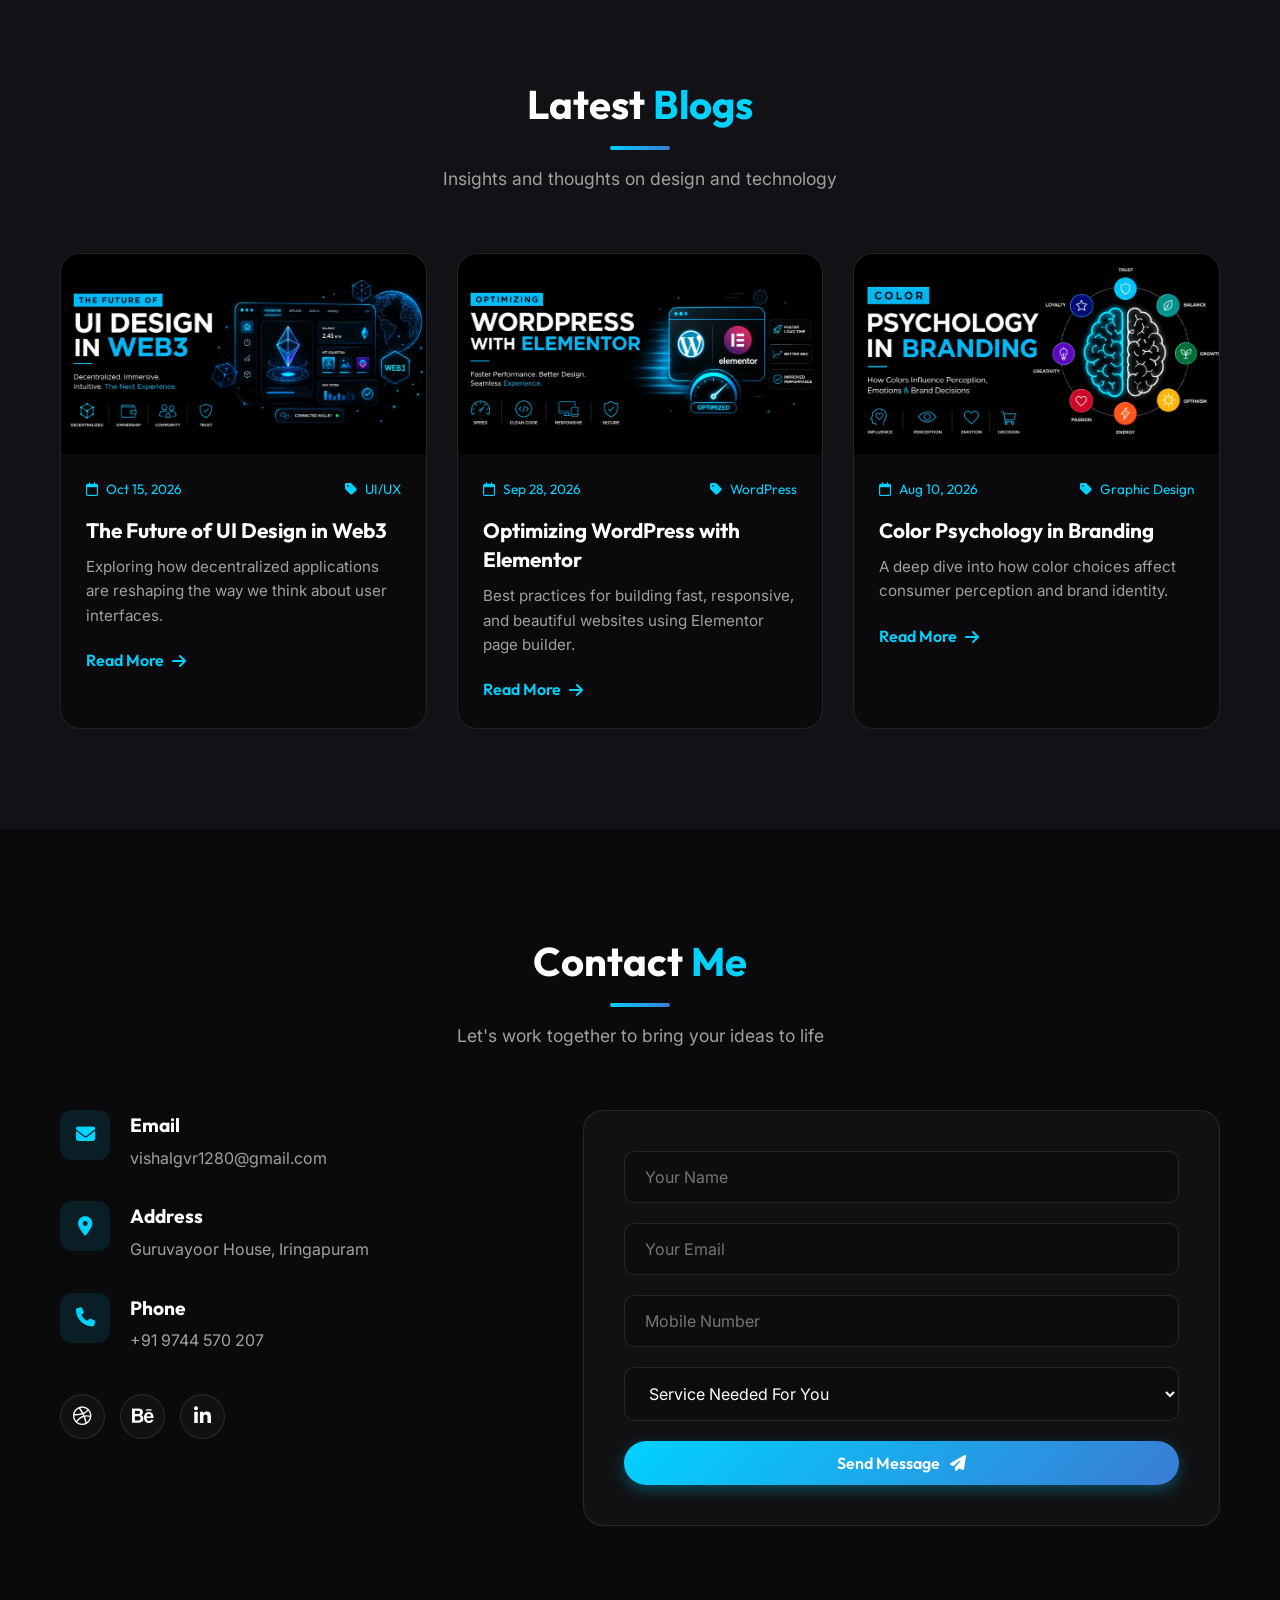
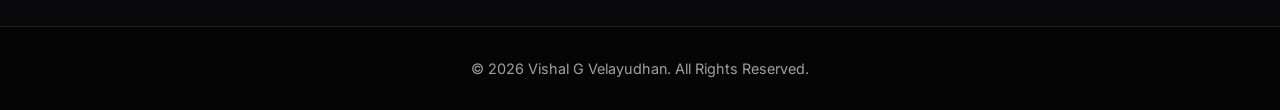
==== commit 0b53eafb: "Update homepage content, add detailed services, and upload blog featured images" ====
--- a/index.html
+++ b/index.html
@@ -4,9 +4,9 @@
 <head>
     <meta charset="UTF-8">
     <meta name="viewport" content="width=device-width, initial-scale=1.0">
-    <title>Vishal G Velayudhan | UI/UX Designer</title>
+    <title>Vishal GvR | Digital Marketing Expert in Kochi</title>
     <meta name="description"
-        content="Portfolio of Vishal G Velayudhan, a UI/UX Designer with 2+ years of experience in UI/UX, Graphic Design, and Web Development.">
+        content="Portfolio of Vishal GvR, a Digital Marketing Expert, SEO Expert, Web Developer, and Graphic Designer in Kochi.">
     <link rel="preconnect" href="https://fonts.googleapis.com">
     <link rel="preconnect" href="https://fonts.gstatic.com" crossorigin>
     <link
@@ -45,10 +45,9 @@
             <div class="container hero-container">
                 <div class="hero-content reveal">
                     <p class="greeting">Hello, I am</p>
-                    <h1 class="name">Vishal G <span>Velayudhan</span></h1>
-                    <h2 class="role">Digital Marketer & WordPress Developer</h2>
-                    <p class="bio">I craft intuitive, user-centric digital experiences with an eye for stunning
-                        aesthetics. Transforming complex problems into elegant solutions.</p>
+                    <h1 class="name">Vishal <span>GvR</span></h1>
+                    <h2 class="role">Digital Marketer | SEO Expert | Web Developer | Graphic Designer</h2>
+                    <p class="bio">Looking for a Digital Marketing Expert in Kochi? Get results with a skilled Graphic Designer and UI/UX Designer in Kochi, delivering creative, user-focused solutions.</p>
                     <div class="cta-buttons" style="flex-wrap: wrap;">
                         <a href="#projects" class="btn btn-primary">View My Work</a>
                         <a href="#contact" class="btn btn-outline">Contact Me</a>
@@ -84,14 +83,9 @@
                 </div>
                 <div class="about-content">
                     <div class="about-text reveal">
-                        <h3>My Journey</h3>
-                        <p>With over 2 years of experience in UI/UX and graphic design, my journey started during my
-                            college days while completing my <strong>B.Tech in Computer Science (2017)</strong>. Working
-                            as a freelancer for various companies in Kochi and Calicut ignited my passion for design and
-                            technology.</p>
-                        <p>Currently, I am elevating my skills by pursuing a specialized course in <strong>3D Animation,
-                                VFX, and Multimedia from Diginet</strong>, mastering the most advanced and trending
-                            software to bring a multidimensional approach to my designs.</p>
+                        <h3>About Vishal GvR</h3>
+                        <p>Experienced Digital Marketing Expert in Kochi, Graphic Designer in Kochi, and UI/UX Designer in Kochi with a passion for creating impactful digital experiences. I specialize in SEO, social media marketing, branding, and user-focused design.</p>
+                        <p>Skilled in tools like Adobe Creative Suite (Photoshop, Illustrator, XD), Figma, Canva, WordPress, Google Analytics, and Meta Ads Manager, I deliver tailored strategies and creative solutions that boost brand visibility and user engagement. Whether it's crafting stunning visuals or executing data-driven marketing campaigns, I help businesses in Kochi grow and thrive online.</p>
                         <div class="stats">
                             <div class="stat-item">
                                 <h4>2+</h4>
@@ -108,15 +102,13 @@
                         </div>
                     </div>
                     <div class="about-skills reveal fade-left">
-                        <h3>Core Competencies</h3>
-                        <div class="skill-tags">
-                            <span class="tag">UI/UX Design</span>
-                            <span class="tag">Graphic Design</span>
-                            <span class="tag">Prototyping</span>
-                            <span class="tag">Wireframing</span>
-                            <span class="tag">Web Development</span>
-                            <span class="tag">WordPress Elementor</span>
-                        </div>
+                        <h3>Work Experience</h3>
+                        <ul class="experience-list" style="list-style: none; padding: 0;">
+                            <li style="margin-bottom: 15px;"><strong>2025</strong> - Digital Marketing Executive<br><span style="color: var(--text-secondary);">Sygmetiv Business Solutions</span></li>
+                            <li style="margin-bottom: 15px;"><strong>2024</strong> - WordPress Developer<br><span style="color: var(--text-secondary);">Cloudex369 IT Solutions</span></li>
+                            <li style="margin-bottom: 15px;"><strong>2023</strong> - Graphic Designer<br><span style="color: var(--text-secondary);">Digitz Technologies</span></li>
+                            <li><strong>2021</strong> - UI Designer Cum Web Developer<br><span style="color: var(--text-secondary);">Androfork Inc.</span></li>
+                        </ul>
                     </div>
                 </div>
             </div>
@@ -186,22 +178,49 @@
                 </div>
                 <div class="services-grid">
                     <div class="service-card reveal">
-                        <div class="service-icon"><i class="fa-solid fa-mobile-screen-button"></i></div>
-                        <h3>UI/UX Design</h3>
-                        <p>Creating intuitive, user-centered interfaces for mobile and web applications with a focus on
-                            seamless user experiences.</p>
+                        <div class="service-icon"><i class="fa-solid fa-bullseye"></i></div>
+                        <h3>Strategic Digital Marketing</h3>
+                        <p>Reach your target audience with data-driven SEO, social media campaigns, and PPC ads designed to grow your business in Kochi and beyond.</p>
                     </div>
                     <div class="service-card reveal fade-up" style="transition-delay: 0.2s;">
                         <div class="service-icon"><i class="fa-solid fa-bezier-curve"></i></div>
-                        <h3>Graphic Design</h3>
-                        <p>Designing compelling visual assets, branding materials, and marketing graphics that
-                            communicate your brand's story.</p>
+                        <h3>Creative Graphic Design</h3>
+                        <p>Bring your brand to life with visually stunning designs using Adobe Photoshop, Illustrator, and Canva—perfect for both print and digital platforms.</p>
                     </div>
                     <div class="service-card reveal fade-up" style="transition-delay: 0.4s;">
+                        <div class="service-icon"><i class="fa-solid fa-mobile-screen-button"></i></div>
+                        <h3>Intuitive UI/UX Design</h3>
+                        <p>Design seamless, user-friendly interfaces with tools like Figma and Adobe XD to enhance user experience and boost engagement.</p>
+                    </div>
+                    <div class="service-card reveal fade-up" style="transition-delay: 0.6s;">
+                        <div class="service-icon"><i class="fa-solid fa-handshake"></i></div>
+                        <h3>Affiliate Marketing</h3>
+                        <p>Grow your sales through strategic affiliate partnerships. Reach new audiences, increase conversions, and maximize ROI with performance-driven marketing campaigns.</p>
+                    </div>
+                    <div class="service-card reveal fade-up" style="transition-delay: 0.8s;">
+                        <div class="service-icon"><i class="fa-solid fa-gem"></i></div>
+                        <h3>Branding</h3>
+                        <p>Create a powerful brand identity that builds trust and recognition. From logo design to brand strategy, establish a consistent presence that stands out in the market.</p>
+                    </div>
+                    <div class="service-card reveal fade-up" style="transition-delay: 1.0s;">
                         <div class="service-icon"><i class="fa-brands fa-wordpress"></i></div>
-                        <h3>Web Development</h3>
-                        <p>Building responsive websites using HTML, CSS, JS, and WordPress with Elementor for highly
-                            customizable solutions.</p>
+                        <h3>WordPress Development</h3>
+                        <p>Build fast, secure, and SEO-optimized WordPress websites. Custom-designed solutions that deliver exceptional user experiences and support business growth.</p>
+                    </div>
+                    <div class="service-card reveal fade-up" style="transition-delay: 1.2s;">
+                        <div class="service-icon"><i class="fa-solid fa-cube"></i></div>
+                        <h3>2D & 3D Animation</h3>
+                        <p>Transform ideas into engaging visual stories with professional 2D and 3D animations. Perfect for marketing, product showcases, explainer videos, and brand promotion.</p>
+                    </div>
+                    <div class="service-card reveal fade-up" style="transition-delay: 1.4s;">
+                        <div class="service-icon"><i class="fa-solid fa-wand-magic-sparkles"></i></div>
+                        <h3>VFX Artist</h3>
+                        <p>Enhance your content with cinematic visual effects and seamless post-production. Create stunning visuals that captivate audiences and elevate your brand.</p>
+                    </div>
+                    <div class="service-card reveal fade-up" style="transition-delay: 1.6s;">
+                        <div class="service-icon"><i class="fa-solid fa-pen-nib"></i></div>
+                        <h3>Content Marketing</h3>
+                        <p>Drive traffic and generate leads with strategic content marketing. Create valuable blogs, social media content, and campaigns that engage audiences and boost online visibility.</p>
                     </div>
                 </div>
             </div>
@@ -276,7 +295,7 @@
                     <!-- Blog 1 -->
                     <div class="blog-card reveal">
                         <div class="blog-img">
-                            <div class="img-placeholder bg-gradient-2">Blog Image 1</div>
+                            <img src="assets/web3-blog.webp" alt="The Future of UI Design in Web3" class="blog-featured-img">
                         </div>
                         <div class="blog-info">
                             <div class="blog-meta">
@@ -291,7 +310,7 @@
                     <!-- Blog 2 -->
                     <div class="blog-card reveal fade-up" style="transition-delay: 0.2s;">
                         <div class="blog-img">
-                            <div class="img-placeholder bg-gradient-1">Blog Image 2</div>
+                            <img src="assets/wordpress-blog.webp" alt="Optimizing WordPress with Elementor" class="blog-featured-img">
                         </div>
                         <div class="blog-info">
                             <div class="blog-meta">
@@ -306,7 +325,7 @@
                     <!-- Blog 3 -->
                     <div class="blog-card reveal fade-up" style="transition-delay: 0.4s;">
                         <div class="blog-img">
-                            <div class="img-placeholder bg-gradient-3">Blog Image 3</div>
+                            <img src="assets/color-psychology-blog.webp" alt="Color Psychology in Branding" class="blog-featured-img">
                         </div>
                         <div class="blog-info">
                             <div class="blog-meta">
@@ -336,21 +355,21 @@
                             <div class="icon"><i class="fa-solid fa-envelope"></i></div>
                             <div>
                                 <h4>Email</h4>
-                                <p>hello@vishalgvr.com</p>
+                                <p>vishalgvr1280@gmail.com</p>
                             </div>
                         </div>
                         <div class="info-item">
                             <div class="icon"><i class="fa-solid fa-location-dot"></i></div>
                             <div>
-                                <h4>Location</h4>
-                                <p>Kochi / Calicut, India</p>
+                                <h4>Address</h4>
+                                <p>Guruvayoor House, Iringapuram</p>
                             </div>
                         </div>
                         <div class="info-item">
                             <div class="icon"><i class="fa-solid fa-phone"></i></div>
                             <div>
                                 <h4>Phone</h4>
-                                <p>+91 (Contact Number)</p>
+                                <p>+91 9744 570 207</p>
                             </div>
                         </div>
                         <div class="social-links">
--- a/style.css
+++ b/style.css
@@ -663,6 +663,17 @@
 .blog-img {
     height: 200px;
     overflow: hidden;
+}
+
+.blog-featured-img {
+    width: 100%;
+    height: 100%;
+    object-fit: cover;
+    transition: transform var(--transition-slow);
+}
+
+.blog-card:hover .blog-featured-img {
+    transform: scale(1.05);
 }
 
 .blog-info {
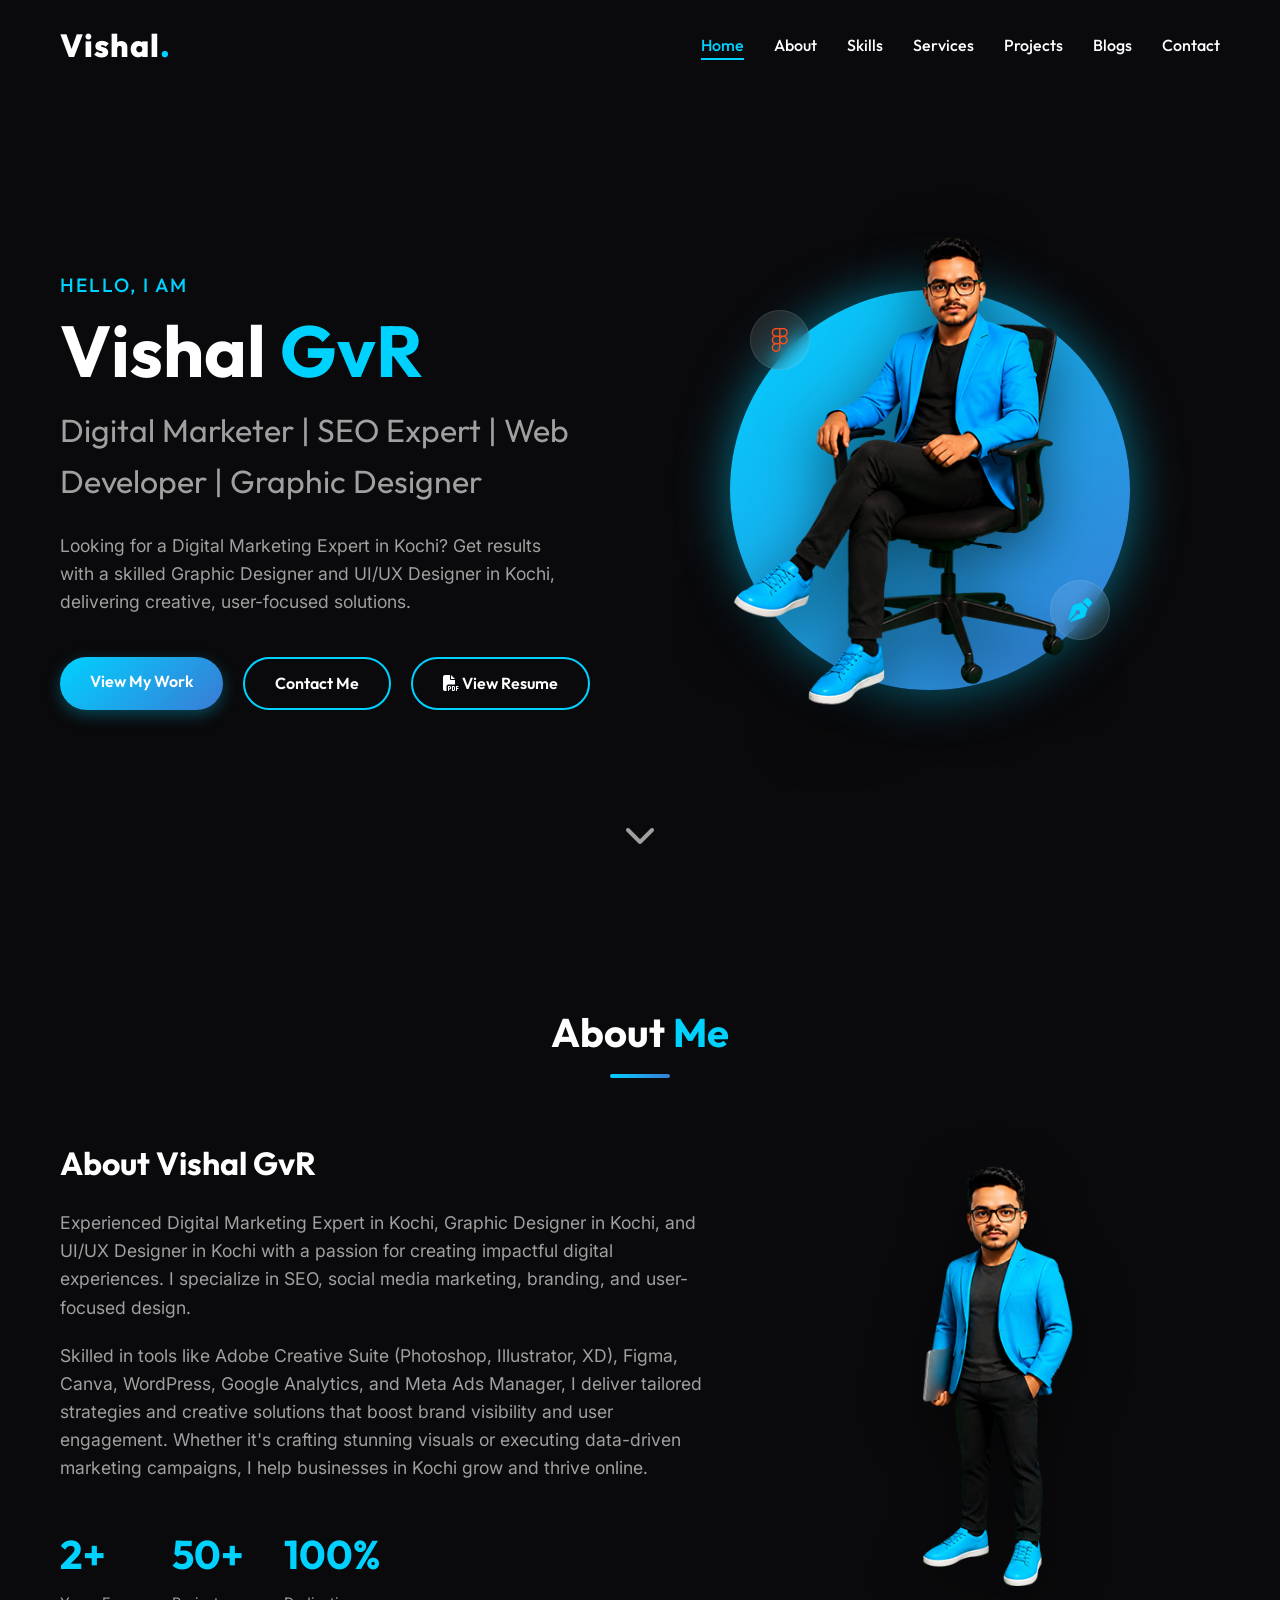
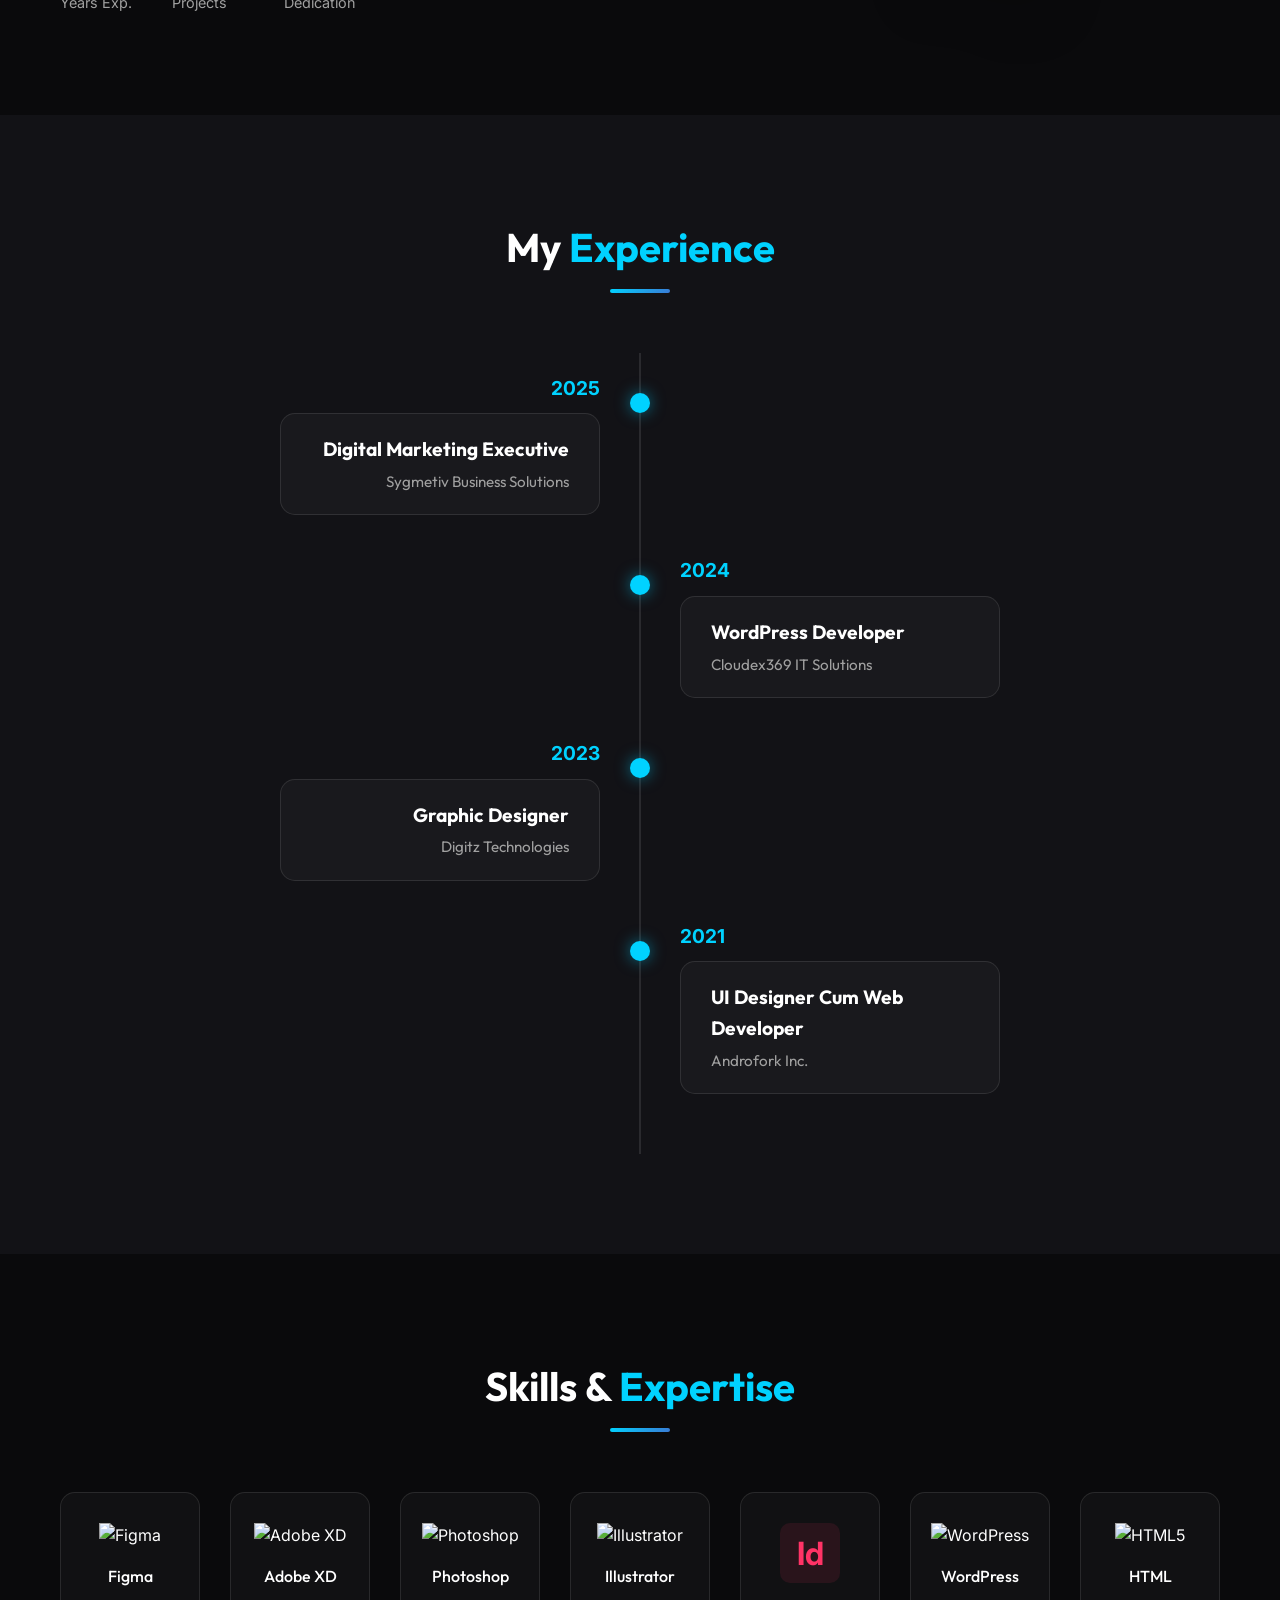
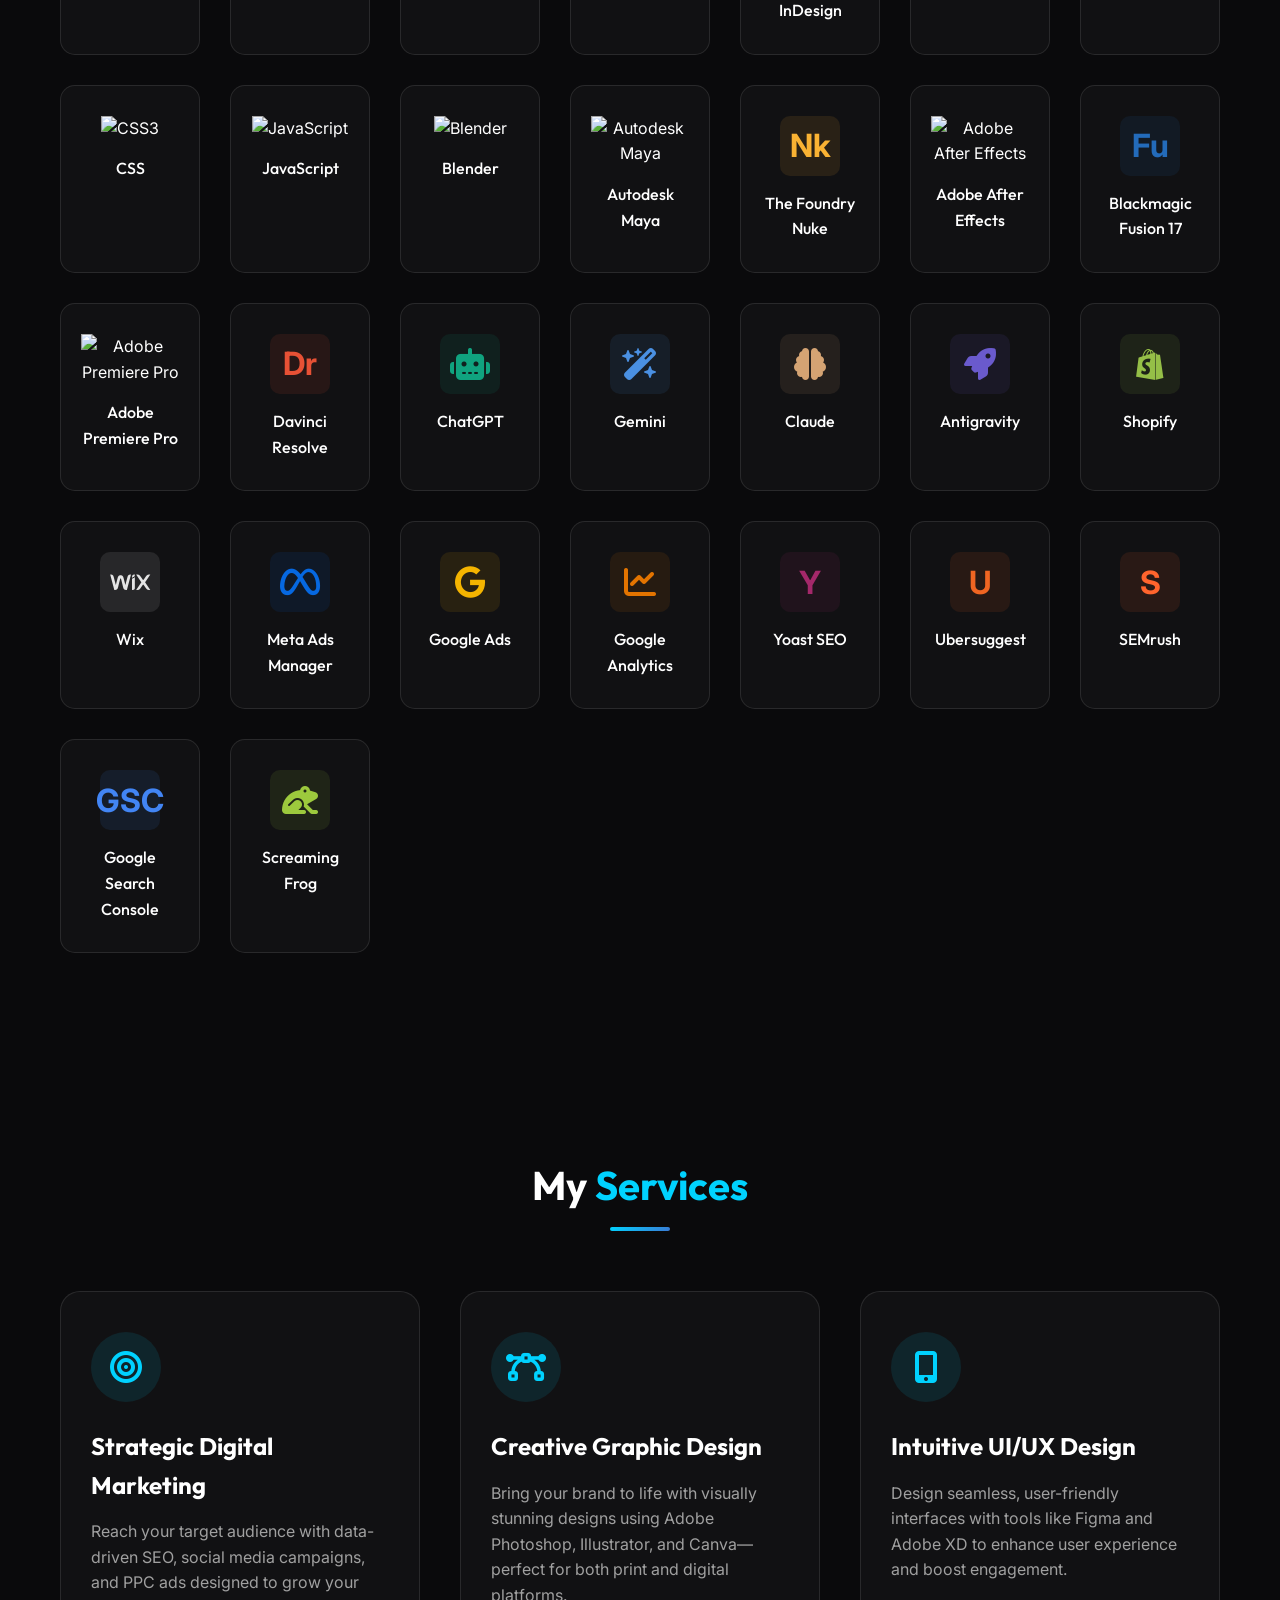
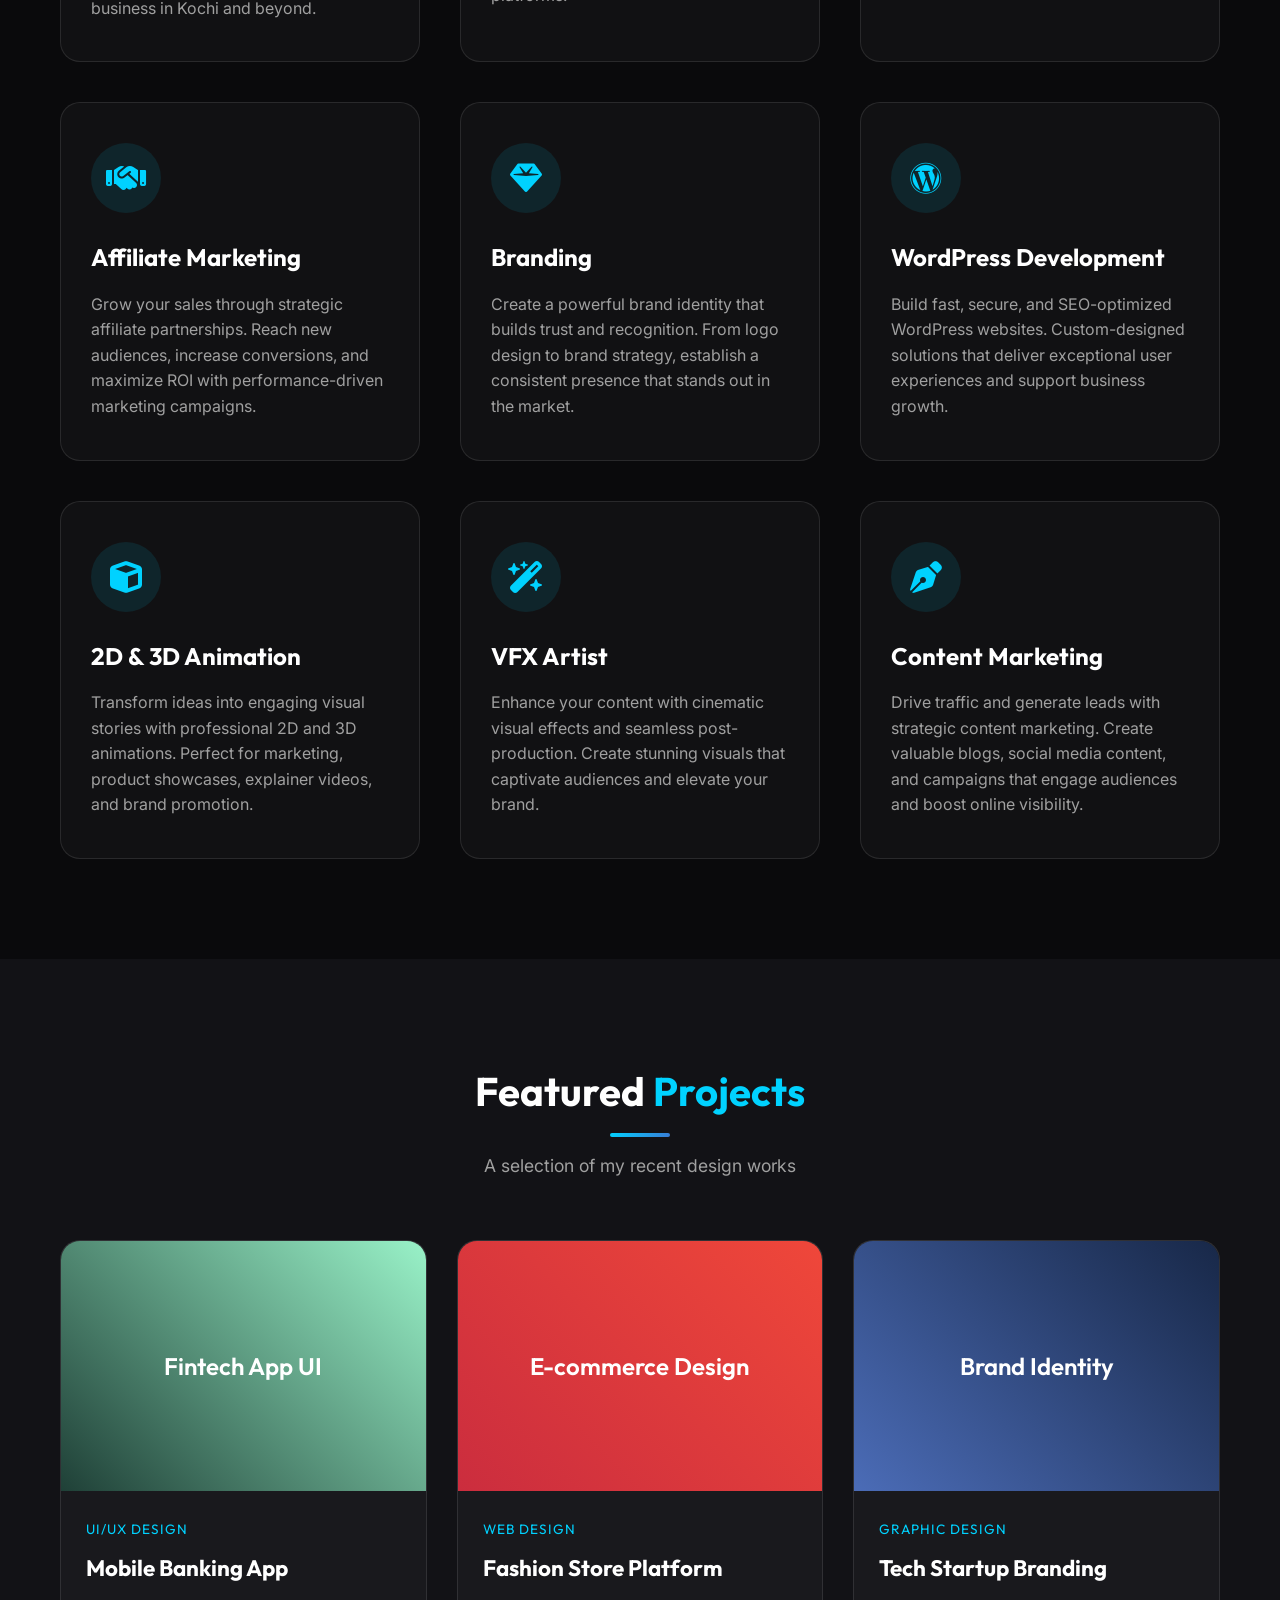
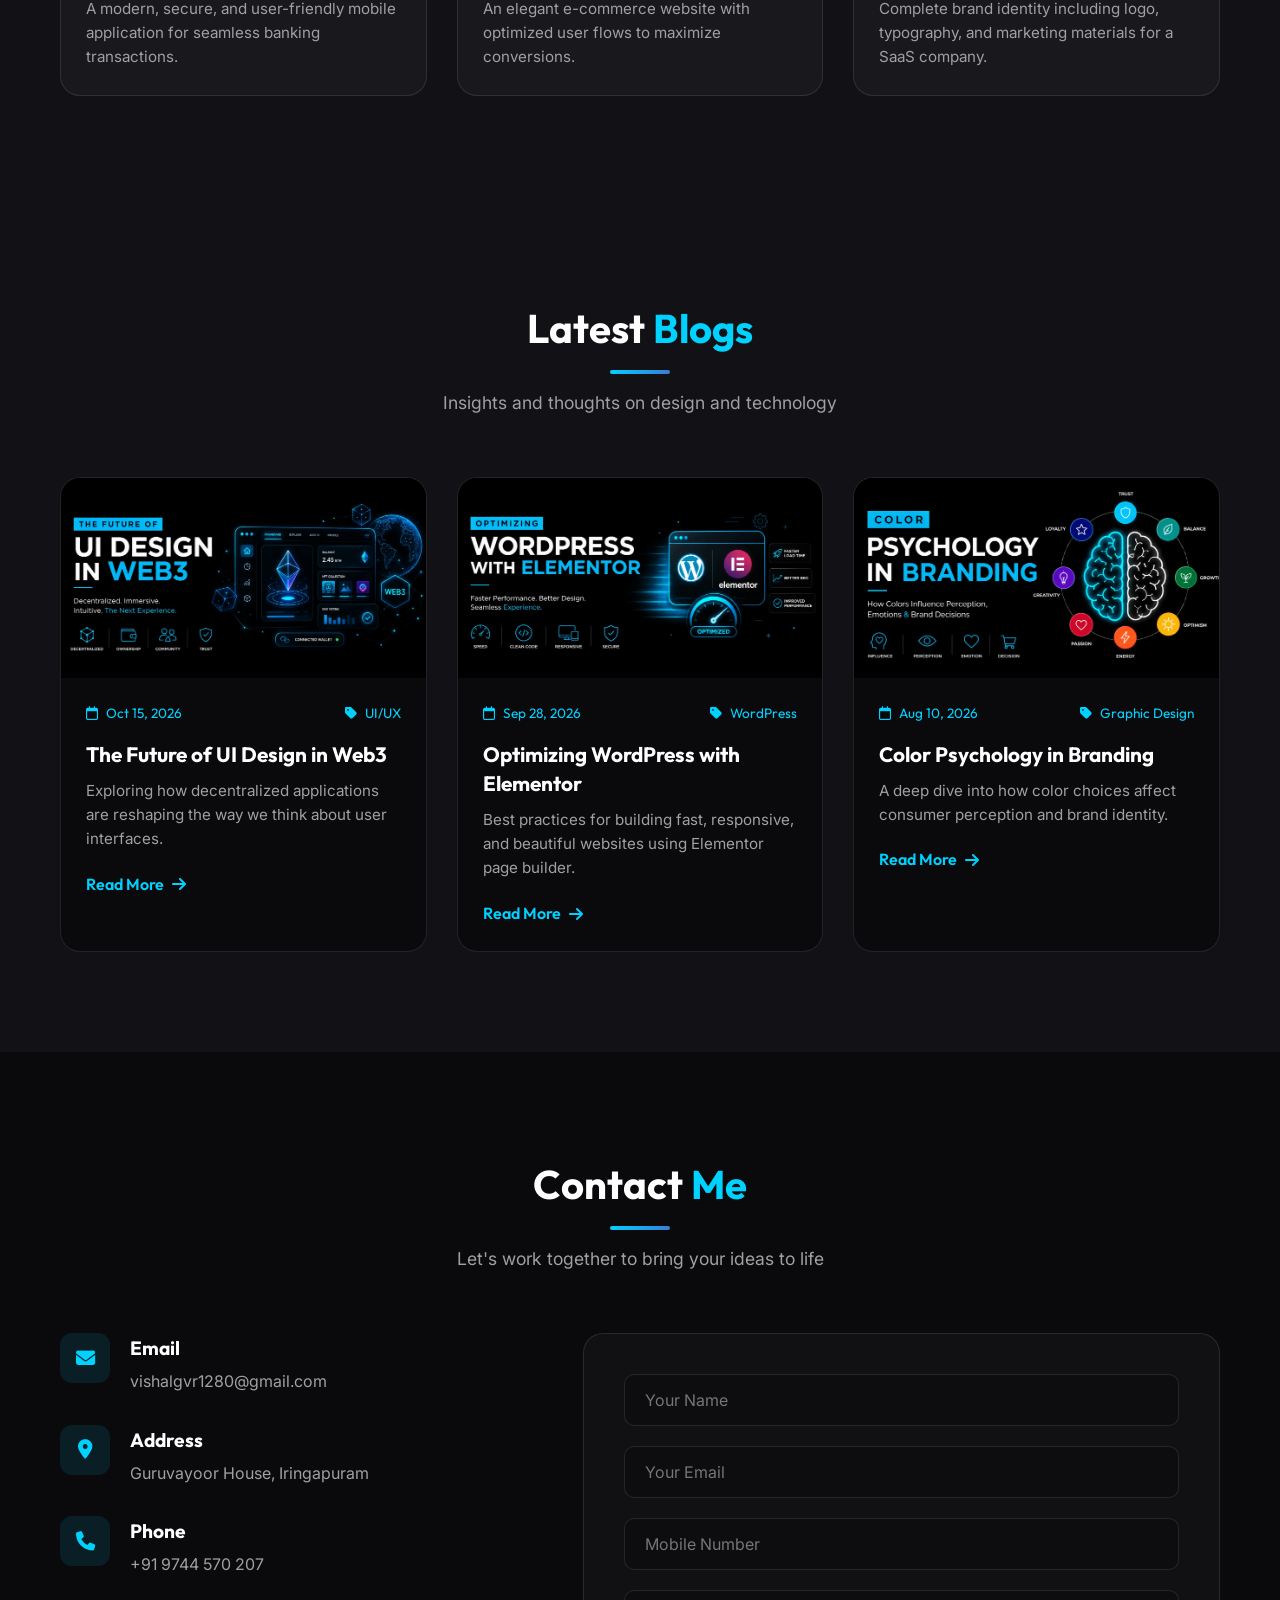
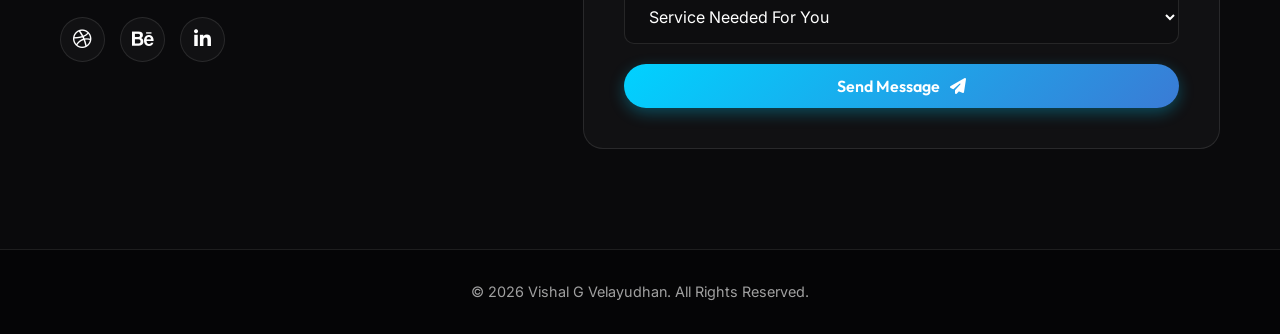
==== commit 208839ea: "Update homepage with brand-colored skills, interactive experience timeline, and 3D character hero im" ====
--- a/index.html
+++ b/index.html
@@ -56,10 +56,8 @@
                 </div>
                 <div class="hero-image reveal fade-right">
                     <div class="image-wrapper">
-                        <!-- Placeholder for Vishal's image -->
-                        <div class="placeholder-img">
-                            <i class="fa-solid fa-user-tie"></i>
-                        </div>
+                        <!-- Vishal's Sitting 3D Character -->
+                        <img src="assets/hero-sitting.png" alt="Vishal GvR Sitting Character" class="hero-character-img">
                         <div class="floating-badge badge-1">
                             <i class="fa-brands fa-figma"></i>
                         </div>
@@ -101,21 +99,59 @@
                             </div>
                         </div>
                     </div>
-                    <div class="about-skills reveal fade-left">
-                        <h3>Work Experience</h3>
-                        <ul class="experience-list" style="list-style: none; padding: 0;">
-                            <li style="margin-bottom: 15px;"><strong>2025</strong> - Digital Marketing Executive<br><span style="color: var(--text-secondary);">Sygmetiv Business Solutions</span></li>
-                            <li style="margin-bottom: 15px;"><strong>2024</strong> - WordPress Developer<br><span style="color: var(--text-secondary);">Cloudex369 IT Solutions</span></li>
-                            <li style="margin-bottom: 15px;"><strong>2023</strong> - Graphic Designer<br><span style="color: var(--text-secondary);">Digitz Technologies</span></li>
-                            <li><strong>2021</strong> - UI Designer Cum Web Developer<br><span style="color: var(--text-secondary);">Androfork Inc.</span></li>
-                        </ul>
+                    <div class="reveal fade-left" style="display: flex; justify-content: center; align-items: center;">
+                        <img src="assets/hero-character.png" alt="Vishal GvR 3D Character" class="about-character-img">
+                    </div>
+                </div>
+            </div>
+        </section>
+
+        <!-- Experience Section -->
+        <section id="experience" class="experience section bg-alt">
+            <div class="container">
+                <div class="section-title reveal">
+                    <h2>My <span>Experience</span></h2>
+                    <div class="underline"></div>
+                </div>
+                <div class="timeline">
+                    <div class="timeline-item reveal fade-up">
+                        <div class="timeline-dot"></div>
+                        <div class="timeline-date">2025</div>
+                        <div class="timeline-content">
+                            <h3>Digital Marketing Executive</h3>
+                            <h4>Sygmetiv Business Solutions</h4>
+                        </div>
+                    </div>
+                    <div class="timeline-item reveal fade-up" style="transition-delay: 0.2s;">
+                        <div class="timeline-dot"></div>
+                        <div class="timeline-date">2024</div>
+                        <div class="timeline-content">
+                            <h3>WordPress Developer</h3>
+                            <h4>Cloudex369 IT Solutions</h4>
+                        </div>
+                    </div>
+                    <div class="timeline-item reveal fade-up" style="transition-delay: 0.4s;">
+                        <div class="timeline-dot"></div>
+                        <div class="timeline-date">2023</div>
+                        <div class="timeline-content">
+                            <h3>Graphic Designer</h3>
+                            <h4>Digitz Technologies</h4>
+                        </div>
+                    </div>
+                    <div class="timeline-item reveal fade-up" style="transition-delay: 0.6s;">
+                        <div class="timeline-dot"></div>
+                        <div class="timeline-date">2021</div>
+                        <div class="timeline-content">
+                            <h3>UI Designer Cum Web Developer</h3>
+                            <h4>Androfork Inc.</h4>
+                        </div>
                     </div>
                 </div>
             </div>
         </section>
 
         <!-- Skills Section -->
-        <section id="skills" class="skills section bg-alt">
+        <section id="skills" class="skills section">
             <div class="container">
                 <div class="section-title reveal">
                     <h2>Skills & <span>Expertise</span></h2>
@@ -164,6 +200,90 @@
                         <img src="https://cdn.jsdelivr.net/gh/devicons/devicon/icons/javascript/javascript-original.svg"
                             alt="JavaScript">
                         <h4>JavaScript</h4>
+                    </div>
+                    <div class="skill-card">
+                        <img src="https://cdn.jsdelivr.net/gh/devicons/devicon/icons/blender/blender-original.svg" alt="Blender">
+                        <h4>Blender</h4>
+                    </div>
+                    <div class="skill-card">
+                        <img src="https://cdn.jsdelivr.net/gh/devicons/devicon/icons/maya/maya-original.svg" alt="Autodesk Maya">
+                        <h4>Autodesk Maya</h4>
+                    </div>
+                    <div class="skill-card">
+                        <div class="icon-placeholder" style="color: #F9B233; background: rgba(249, 178, 51, 0.1);">Nk</div>
+                        <h4>The Foundry Nuke</h4>
+                    </div>
+                    <div class="skill-card">
+                        <img src="https://cdn.jsdelivr.net/gh/devicons/devicon/icons/aftereffects/aftereffects-plain.svg" alt="Adobe After Effects">
+                        <h4>Adobe After Effects</h4>
+                    </div>
+                    <div class="skill-card">
+                        <div class="icon-placeholder" style="color: #236BBA; background: rgba(35, 107, 186, 0.1);">Fu</div>
+                        <h4>Blackmagic Fusion 17</h4>
+                    </div>
+                    <div class="skill-card">
+                        <img src="https://cdn.jsdelivr.net/gh/devicons/devicon/icons/premierepro/premierepro-plain.svg" alt="Adobe Premiere Pro">
+                        <h4>Adobe Premiere Pro</h4>
+                    </div>
+                    <div class="skill-card">
+                        <div class="icon-placeholder" style="color: #E75135; background: rgba(231, 81, 53, 0.1);">Dr</div>
+                        <h4>Davinci Resolve</h4>
+                    </div>
+                    <div class="skill-card">
+                        <div class="icon-placeholder" style="color: #10A37F; background: rgba(16, 163, 127, 0.1);"><i class="fa-solid fa-robot"></i></div>
+                        <h4>ChatGPT</h4>
+                    </div>
+                    <div class="skill-card">
+                        <div class="icon-placeholder" style="color: #4A90E2; background: rgba(74, 144, 226, 0.1);"><i class="fa-solid fa-wand-magic-sparkles"></i></div>
+                        <h4>Gemini</h4>
+                    </div>
+                    <div class="skill-card">
+                        <div class="icon-placeholder" style="color: #D4A373; background: rgba(212, 163, 115, 0.1);"><i class="fa-solid fa-brain"></i></div>
+                        <h4>Claude</h4>
+                    </div>
+                    <div class="skill-card">
+                        <div class="icon-placeholder" style="color: #6A5ACD; background: rgba(106, 90, 205, 0.1);"><i class="fa-solid fa-rocket"></i></div>
+                        <h4>Antigravity</h4>
+                    </div>
+                    <div class="skill-card">
+                        <div class="icon-placeholder" style="color: #95BF47; background: rgba(149, 191, 71, 0.1);"><i class="fa-brands fa-shopify"></i></div>
+                        <h4>Shopify</h4>
+                    </div>
+                    <div class="skill-card">
+                        <div class="icon-placeholder" style="color: #E5E5E5; background: rgba(229, 229, 229, 0.1);"><i class="fa-brands fa-wix"></i></div>
+                        <h4>Wix</h4>
+                    </div>
+                    <div class="skill-card">
+                        <div class="icon-placeholder" style="color: #0668E1; background: rgba(6, 104, 225, 0.1);"><i class="fa-brands fa-meta"></i></div>
+                        <h4>Meta Ads Manager</h4>
+                    </div>
+                    <div class="skill-card">
+                        <div class="icon-placeholder" style="color: #F4B400; background: rgba(244, 180, 0, 0.1);"><i class="fa-brands fa-google"></i></div>
+                        <h4>Google Ads</h4>
+                    </div>
+                    <div class="skill-card">
+                        <div class="icon-placeholder" style="color: #E37400; background: rgba(227, 116, 0, 0.1);"><i class="fa-solid fa-chart-line"></i></div>
+                        <h4>Google Analytics</h4>
+                    </div>
+                    <div class="skill-card">
+                        <div class="icon-placeholder" style="color: #A4286A; background: rgba(164, 40, 106, 0.1);">Y</div>
+                        <h4>Yoast SEO</h4>
+                    </div>
+                    <div class="skill-card">
+                        <div class="icon-placeholder" style="color: #F06522; background: rgba(240, 101, 34, 0.1);">U</div>
+                        <h4>Ubersuggest</h4>
+                    </div>
+                    <div class="skill-card">
+                        <div class="icon-placeholder" style="color: #FF642D; background: rgba(255, 100, 45, 0.1);">S</div>
+                        <h4>SEMrush</h4>
+                    </div>
+                    <div class="skill-card">
+                        <div class="icon-placeholder" style="color: #4285F4; background: rgba(66, 133, 244, 0.1);">GSC</div>
+                        <h4>Google Search Console</h4>
+                    </div>
+                    <div class="skill-card">
+                        <div class="icon-placeholder" style="color: #9CC93D; background: rgba(156, 201, 61, 0.1);"><i class="fa-solid fa-frog"></i></div>
+                        <h4>Screaming Frog</h4>
                     </div>
                 </div>
             </div>
--- a/style.css
+++ b/style.css
@@ -304,6 +304,18 @@
     color: var(--text-secondary);
 }
 
+.hero-character-img {
+    width: 120%;
+    height: auto;
+    position: absolute;
+    bottom: -20px;
+    z-index: 10;
+    filter: drop-shadow(0 20px 30px rgba(0, 0, 0, 0.5));
+    animation: float 6s ease-in-out infinite;
+    pointer-events: none;
+}
+
+
 .floating-badge {
     position: absolute;
     width: 60px;
@@ -430,6 +442,123 @@
     font-size: 0.9rem;
     font-family: var(--font-primary);
     border: 1px solid rgba(0, 210, 255, 0.2);
+}
+
+/* About Character Image */
+.about-character-img {
+    width: 100%;
+    max-width: 450px;
+    height: auto;
+    filter: drop-shadow(0 20px 30px rgba(0, 0, 0, 0.4));
+    animation: character-float 5s ease-in-out infinite alternate;
+}
+
+@keyframes character-float {
+    0% { transform: translateY(0px) rotate(0deg); }
+    100% { transform: translateY(-15px) rotate(2deg); }
+}
+
+/* Experience Timeline */
+.timeline {
+    position: relative;
+    max-width: 800px;
+    margin: 40px auto 0;
+    padding: 20px 0;
+}
+
+.timeline::before {
+    content: '';
+    position: absolute;
+    top: 0;
+    left: 50%;
+    transform: translateX(-50%);
+    width: 2px;
+    height: 100%;
+    background: var(--border-color);
+}
+
+.timeline-item {
+    position: relative;
+    margin-bottom: 40px;
+    width: 50%;
+    padding: 0 40px;
+}
+
+.timeline-item:nth-child(odd) {
+    left: 0;
+    text-align: right;
+}
+
+.timeline-item:nth-child(even) {
+    left: 50%;
+    text-align: left;
+}
+
+.timeline-dot {
+    position: absolute;
+    top: 20px;
+    width: 20px;
+    height: 20px;
+    background: var(--accent-color);
+    border-radius: 50%;
+    box-shadow: 0 0 15px var(--accent-glow);
+}
+
+.timeline-item:nth-child(odd) .timeline-dot {
+    right: -10px;
+}
+
+.timeline-item:nth-child(even) .timeline-dot {
+    left: -10px;
+}
+
+.timeline-date {
+    font-size: 1.2rem;
+    font-weight: 700;
+    color: var(--accent-color);
+    margin-bottom: 10px;
+}
+
+.timeline-content {
+    background: var(--bg-card);
+    padding: 20px 30px;
+    border-radius: 15px;
+    border: 1px solid var(--border-color);
+    transition: var(--transition-normal);
+}
+
+.timeline-content:hover {
+    transform: translateY(-5px);
+    border-color: var(--accent-color);
+    box-shadow: 0 10px 25px rgba(0, 0, 0, 0.3), 0 0 15px var(--accent-glow);
+}
+
+.timeline-content h3 {
+    margin-bottom: 5px;
+    font-size: 1.2rem;
+}
+
+.timeline-content h4 {
+    color: var(--text-secondary);
+    font-size: 0.95rem;
+    font-weight: 400;
+}
+
+@media (max-width: 768px) {
+    .timeline::before {
+        left: 20px;
+    }
+    .timeline-item {
+        width: 100%;
+        padding-left: 60px;
+        padding-right: 0;
+        left: 0 !important;
+        text-align: left !important;
+    }
+    .timeline-item:nth-child(odd) .timeline-dot,
+    .timeline-item:nth-child(even) .timeline-dot {
+        left: 10px;
+    }
 }
 
 /* Skills Section */
@@ -725,6 +854,21 @@
 
 .read-more:hover i {
     transform: translateX(5px);
+}
+
+/* 3D Glow Images */
+.glow-img {
+    width: 100%;
+    max-width: 500px;
+    border-radius: 20px;
+    box-shadow: 0 0 30px rgba(0, 240, 255, 0.4), 0 0 60px rgba(0, 102, 255, 0.2);
+    border: 1px solid rgba(0, 240, 255, 0.3);
+    transition: var(--transition-normal);
+}
+
+.glow-img:hover {
+    box-shadow: 0 0 40px rgba(0, 240, 255, 0.6), 0 0 80px rgba(0, 102, 255, 0.4);
+    transform: translateY(-5px);
 }
 
 /* Contact Section */
